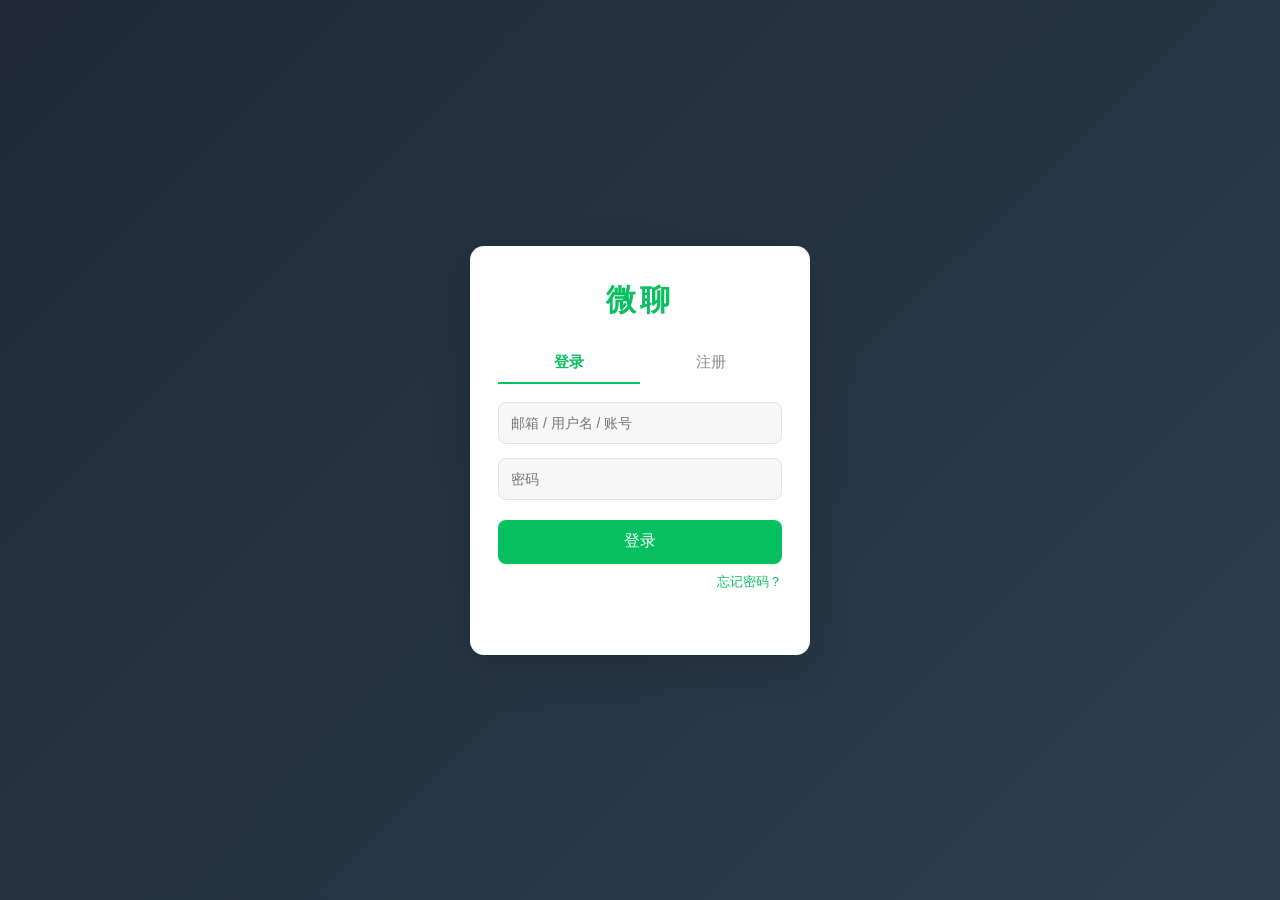
==== src/main/resources/static/index.html @ 37f5bff4 "feat: 完整项目代码（AI好友聊天/朋友圈人工复审/状态实时同步等） 本次提交包含自 initial 以来的全部功能演进： - AI 助手作为好友：按目标 AI 独立会话、消息按 AI 路由回复、" ====
<!DOCTYPE html>
<html lang="zh-CN">
<head>
    <meta charset="UTF-8">
    <meta name="viewport" content="width=device-width, initial-scale=1.0">
    <title>微聊</title>
    <link rel="stylesheet" href="css/style.css?v=20260823y">
</head>
<body data-theme="light">

<!-- 登录 / 注册 -->
<div id="auth" class="auth">
    <div class="auth-card">
        <div class="logo">微聊</div>
        <div class="auth-tabs">
            <button id="tab-login" class="active" onclick="App.showAuth('login')">登录</button>
            <button id="tab-register" onclick="App.showAuth('register')">注册</button>
        </div>
        <input id="auth-username" class="auth-input" placeholder="账号">
        <input id="auth-email" class="auth-input hidden" placeholder="邮箱（用于接收验证码）">
        <div class="auth-code-row hidden" id="auth-code-row">
            <input id="auth-code" class="auth-input auth-code-input" placeholder="邮箱验证码">
            <button id="auth-getcode" class="auth-code-btn" type="button" onclick="App.sendRegCode()">获取验证码</button>
        </div>
        <input id="auth-password" class="auth-input" type="password" placeholder="密码（字母+数字，长度>6）">
        <input id="auth-confirm" class="auth-input hidden" type="password" placeholder="确认密码">
        <button id="auth-submit" class="auth-submit" onclick="App.submitAuth()">登录</button>
        <button id="auth-cancel" class="auth-cancel hidden" onclick="App.cancelSwitch()">取消切换</button>
        <div class="auth-foot">
            <a id="auth-forgot" class="auth-link" onclick="App.openForgotPassword()">忘记密码？</a>
        </div>
        <div id="auth-msg" class="auth-msg"></div>
    </div>
</div>

<!-- 主界面 -->
<div id="app" class="app hidden">
    <div id="frozen-banner" class="frozen-banner hidden">⚠ 账号已被冻结，仅可查看通知、通讯与消息，其他功能已禁用</div>
    <aside class="sidebar">
        <div class="me">
            <img id="me-avatar" class="avatar" alt="">
            <div class="me-info">
                <span id="me-nickname" class="me-name"></span>
                <span id="me-account" class="me-account"></span>
            </div>
            <button class="theme-toggle" title="切换深色/浅色" onclick="App.toggleTheme()">🌙</button>
            <button class="edit-profile" title="编辑个人资料" onclick="App.editProfile()">✎</button>
            <button class="notice-bell" title="通知" onclick="App.openNoticeCenter()">🔔<span class="notice-badge hidden" id="notice-badge"></span></button>
            <button class="logout" onclick="App.logout()">退出</button>
        </div>
        <div class="side-tabs">
            <button data-tab="chat" class="active" onclick="App.switchTab('chat')">消息<span class="tab-badge" id="chat-tab-badge"></span></button>
            <button data-tab="contacts" onclick="App.switchTab('contacts')">通讯录<span class="tab-badge" id="contacts-tab-badge"></span></button>
            <button data-tab="moments" onclick="App.switchTab('moments')">多多的家园<span class="tab-badge" id="moments-tab-badge"></span></button>
            <button data-tab="program" onclick="App.switchTab('program')">程序空间</button>
            <button data-tab="admin" id="tab-admin" class="hidden" onclick="App.switchTab('admin')">管理</button>
        </div>
        <div class="side-search">
            <input id="global-search" placeholder="搜索" oninput="App.onSearch(this.value)">
        </div>
        <div class="side-list" id="side-list"></div>
    </aside>

    <main class="chat">
        <div class="chat-header" id="chat-header">选择一个会话开始聊天</div>
        <div class="typing-tip" id="typing-tip"></div>
        <div class="group-banner hidden" id="group-banner"></div>
        <div class="chat-messages" id="chat-messages"></div>
        <div class="chat-input">
            <input type="file" id="img-input" accept="image/*" hidden onchange="Chat.sendImage(this)">
            <input type="file" id="file-input" accept="*/*" hidden onchange="Chat.onFilePicked(this)">
            <input type="file" id="voice-input" accept="audio/*" hidden onchange="Chat.sendVoice(this)">

            <!-- 左：加急 / 语音切换 -->
            <button id="btn-urgent" class="ci-ico urgent" disabled onclick="Chat.toggleUrgent()" title="加急发送（本条消息高亮提醒对方）">
                <span class="ico">⚡</span>
            </button>
            <button id="btn-voice" class="ci-ico" disabled onclick="Chat.toggleVoiceMode()" title="切换语音 / 文字输入">
                <span class="ico">🎤</span>
            </button>

            <!-- 中：文字输入框 / 按住说话（二选一，可互相切换） -->
            <div class="ci-field">
                <textarea id="msg-input" class="ci-text" placeholder="请选择好友或群聊开始聊天" disabled
                    onfocus="Chat.onInputFocus()" onblur="Chat.onInputBlur()"
                    oninput="Chat.onInput();" onkeydown="Chat.onComposerKey(event)"></textarea>
                <button id="btn-hold" class="ci-hold hidden"
                    onpointerdown="Chat.voicePointerDown(event)" onpointermove="Chat.voicePointerMove(event)" onpointerup="Chat.voicePointerUp(event)"
                    title="按住说话；松开发送语音；上滑取消">按住 说话</button>
            </div>

            <!-- 右：发送 / 加号（加号点击展开图片 / 文件等功能） -->
            <button id="btn-send" class="ci-send" disabled onclick="Chat.sendText()">发送</button>
            <button id="btn-more" class="ci-ico" disabled onclick="Chat.onMoreClick()" title="更多功能（图片 / 文件等）">
                <span class="ico">＋</span>
            </button>

            <!-- 功能面板：发图片 / 文件等（可继续扩展） -->
            <div id="more-panel" class="more-panel hidden">
                <div class="more-grid">
                    <div class="more-item" onclick="Chat.pickImage()"><div class="mi-ico">🖼️</div><div class="mi-label">图片</div></div>
                    <div class="more-item" onclick="Chat.pickFile()"><div class="mi-ico">📁</div><div class="mi-label">文件</div></div>
                    <div class="more-item" onclick="App.notify('位置功能即将上线')"><div class="mi-ico">📍</div><div class="mi-label">位置</div></div>
                    <div class="more-item" onclick="App.notify('名片功能即将上线')"><div class="mi-ico">🪪</div><div class="mi-label">名片</div></div>
                </div>
            </div>
        </div>
    </main>

    <!-- 语音通话浮层 -->
    <div id="call-incoming" class="call-overlay call-incoming hidden">
        <div class="call-card">
            <div class="ci-avatar"></div>
            <div class="ci-name"></div>
            <div class="call-tip">邀请你进行语音通话</div>
            <div class="call-btns">
                <button class="call-btn reject" onclick="Call.rejectCall()">拒绝</button>
                <button class="call-btn accept" onclick="Call.acceptCall()">接听</button>
            </div>
        </div>
    </div>

    <div id="call-calling" class="call-overlay call-calling hidden">
        <div class="call-card">
            <div class="cc-avatar"></div>
            <div class="cc-name"></div>
            <div class="call-tip">等待对方接听…</div>
            <button class="call-btn reject" onclick="Call.hangup()">取消</button>
        </div>
    </div>

    <div id="call-incall" class="call-overlay call-incall hidden">
        <div class="call-card">
            <div class="ci2-avatar"></div>
            <div class="ci2-name"></div>
            <div id="call-duration" class="call-duration">连接中…</div>
            <div class="call-btns">
                <button class="call-btn" id="call-mute-btn" onclick="Call.toggleMute(this)">🎙 静音</button>
                <button class="call-btn reject" onclick="Call.hangup()">挂断</button>
            </div>
        </div>
    </div>

    <!-- 群聊选人发起通话 -->
    <div id="call-picker" class="call-overlay call-picker hidden" onclick="if(event.target===this)Call.hidePicker()">
        <div class="picker-card">
            <div class="picker-head">选择群成员发起语音通话</div>
            <div id="call-picker-list" class="picker-list"></div>
            <button class="call-btn" onclick="Call.hidePicker()">取消</button>
        </div>
    </div>

    <audio id="call-remote-audio" autoplay></audio>

    <!-- 朋友圈 -->
    <main class="moments hidden" id="moments"></main>

    <!-- 程序空间（功能聚合容器：目前含学习空间，未来可扩展更多工具） -->
    <main class="program hidden" id="program"></main>

    <!-- 手机端底部主导航栏（桌面端隐藏）：像微信/常见 AI 网页那样固定底部切换 -->
    <nav class="mobile-tabbar">
        <button class="mtab" data-tab="chat" onclick="App.switchTab('chat')">
            <span class="mtab-ico">💬</span><span class="mtab-txt">消息<span class="tab-badge" id="mtab-chat-badge"></span></span>
        </button>
        <button class="mtab" data-tab="contacts" onclick="App.switchTab('contacts')">
            <span class="mtab-ico">👥</span><span class="mtab-txt">通讯录<span class="tab-badge" id="mtab-contacts-badge"></span></span>
        </button>
        <button class="mtab" data-tab="moments" onclick="App.switchTab('moments')">
            <span class="mtab-ico">🌈</span><span class="mtab-txt">家园<span class="tab-badge" id="mtab-moments-badge"></span></span>
        </button>
        <button class="mtab" data-tab="program" onclick="App.switchTab('program')">
            <span class="mtab-ico">🧩</span><span class="mtab-txt">程序空间</span>
        </button>
        <button class="mtab hidden" data-tab="admin" id="mtab-admin" onclick="App.switchTab('admin')">
            <span class="mtab-ico">🛠</span><span class="mtab-txt">管理</span>
        </button>
    </nav>
</div>

<!-- 图片预览 -->
<div id="img-modal" class="img-modal hidden" onclick="if(event.target===this)this.classList.add('hidden')">
    <button class="img-modal-close" onclick="this.closest('.img-modal').classList.add('hidden')" title="关闭">✕</button>
    <img id="img-modal-src" src="" alt="" onclick="event.stopPropagation()">
</div>

<!-- 通知弹窗（登录后未读提醒）/ 通知中心（点击铃铛查看） -->
<div id="notice-modal" class="notice-modal hidden">
    <div class="notice-box">
        <div class="notice-box-head">
            <span id="notice-modal-title">系统通知</span>
            <button class="notice-close" onclick="App.closeNoticeModal()">✕</button>
        </div>
        <div class="notice-tabs" id="notice-tabs"></div>
        <div class="notice-list" id="notice-modal-list"></div>
        <div class="notice-box-foot" id="notice-box-foot">
            <button class="ad-btn" onclick="App.markNoticeReadAndClose()">我知道了</button>
        </div>
    </div>
</div>

<script src="https://cdn.jsdelivr.net/npm/sockjs-client@1.6.1/dist/sockjs.min.js"></script>
<script src="https://cdn.jsdelivr.net/npm/stompjs@2.3.3/lib/stomp.min.js"></script>
<script src="js/app.js?v=20260824b"></script>
        <script src="js/api.js?v=20260824b"></script>
<script src="js/ws.js?v=20260824b"></script>
<script src="js/chat.js?v=20260824b"></script>
<script src="js/call.js?v=20260725b"></script>
<script src="js/friend.js?v=20260824b"></script>
<script src="js/group.js?v=20260726a"></script>
<script src="js/moment.js?v=20260824b"></script>
<script src="js/admin.js?v=20260725al"></script>
<script src="js/program.js?v=20260823g"></script>
<script src="js/study.js?v=20260823w"></script>
<script src="js/painting.js?v=20260823g"></script>
</body>
</html>
---- src/main/resources/static/css/style.css ----
* {
    margin: 0;
    padding: 0;
    box-sizing: border-box;
    font-family: -apple-system, "PingFang SC", "Microsoft YaHei", Helvetica, Arial, sans-serif;
    transition: background-color .25s ease, border-color .25s ease, color .25s ease, box-shadow .25s ease;
}

/* ===== 主题变量 ===== */
:root {
    --bg: #ededed;
    --panel: #f7f7f7;
    --panel-2: #ffffff;
    --panel-hover: #ebebeb;
    --border: #e2e2e2;
    --text: #1a1a1a;
    --text-sub: #8a8a8a;
    --primary: #07c160;
    --primary-hover: #06ad56;
    --danger: #e64340;
    --danger-hover: #c93a37;
    --bubble-other: #ffffff;
    --bubble-me: #95ec69;
    --bubble-text: #111;
    --chat-bg: #f5f5f5;
    --shadow: 0 12px 40px rgba(0, 0, 0, 0.18);
    --overlay: rgba(0, 0, 0, 0.45);
    --active-bg: #d6e8de;
    --scrollbar: #cfcfcf;
    --recall-bg: #e6e6e6;
    --accent: var(--primary);
    --bg-soft: #f0f0f0;
    --hover: var(--panel-hover);
    --comment-bg: #f5f6f8;
    --warn: #d98a00;
    --warn-bg: rgba(217, 138, 0, 0.15);
    --btn-ghost: #ececec;
    --tabbar-h: 56px;
    color-scheme: light;
}

[data-theme="dark"] {
    --bg: #181818;
    --panel: #2a2a2a;
    --panel-2: #323232;
    --panel-hover: #353535;
    --border: #3a3a3a;
    --text: #e8e8e8;
    --text-sub: #9a9a9a;
    --primary: #07c160;
    --primary-hover: #06ad56;
    --danger: #ff6b68;
    --danger-hover: #e55855;
    --bubble-other: #3a3a3a;
    --bubble-me: #4f9d52;
    --bubble-text: #f0f0f0;
    --chat-bg: #1f1f1f;
    --shadow: 0 12px 40px rgba(0, 0, 0, 0.5);
    --overlay: rgba(0, 0, 0, 0.6);
    --active-bg: #36473d;
    --scrollbar: #555;
    --recall-bg: #333333;
    --accent: var(--primary);
    --bg-soft: #2a2a2a;
    --hover: var(--panel-hover);
    --comment-bg: #232323;
    --warn: #f0b252;
    --warn-bg: rgba(240, 178, 82, 0.15);
    --btn-ghost: #3a3a3a;
    color-scheme: dark;
}

body {
    background: var(--bg);
    color: var(--text);
    height: 100vh;
    overflow: hidden;
    transition: background .25s, color .25s;
}

.hidden {
    display: none !important;
}

/* 滚动条 */
.side-list::-webkit-scrollbar,
.chat-messages::-webkit-scrollbar,
.modal::-webkit-scrollbar {
    width: 7px;
}
.side-list::-webkit-scrollbar-thumb,
.chat-messages::-webkit-scrollbar-thumb,
.modal::-webkit-scrollbar-thumb {
    background: var(--scrollbar);
    border-radius: 4px;
}

/* ===== 登录 / 注册 ===== */
.auth {
    position: fixed;
    inset: 0;
    display: flex;
    align-items: center;
    justify-content: center;
    background: linear-gradient(135deg, #1f2a36, #2c3e50);
}

.auth-card {
    width: 340px;
    background: var(--panel-2);
    color: var(--text);
    border-radius: 14px;
    padding: 34px 28px;
    box-shadow: var(--shadow);
}

.auth-card .logo {
    text-align: center;
    font-size: 30px;
    font-weight: 700;
    color: var(--primary);
    margin-bottom: 22px;
    letter-spacing: 4px;
}

.auth-tabs {
    display: flex;
    margin-bottom: 18px;
}

.auth-tabs button {
    flex: 1;
    background: none;
    border: none;
    padding: 10px 0;
    font-size: 15px;
    color: var(--text-sub);
    cursor: pointer;
    border-bottom: 2px solid transparent;
}

.auth-tabs button.active {
    color: var(--primary);
    border-bottom-color: var(--primary);
    font-weight: 600;
}

.auth-input {
    width: 100%;
    height: 42px;
    border: 1px solid var(--border);
    border-radius: 8px;
    padding: 0 12px;
    font-size: 14px;
    margin-bottom: 14px;
    outline: none;
    background: var(--panel);
    color: var(--text);
}

.auth-input:focus {
    border-color: var(--primary);
}

/* 深色模式下输入框需与弹窗背景区分：弹窗 panel-2 与 panel 同为深色，
   输入框改用更深底色 + 更亮边框，否则备注/搜索等输入框会“融”进背景看起来像没渲染 */
[data-theme="dark"] .auth-input,
[data-theme="dark"] .modal .modal-input,
[data-theme="dark"] .cp-modal .auth-input {
    background: #1b1b1b;
    color: var(--text);
    border-color: #4a4a4a;
}
[data-theme="dark"] .auth-input::placeholder,
[data-theme="dark"] .modal .modal-input::placeholder {
    color: #8a8a8a;
}
[data-theme="dark"] .auth-input:focus,
[data-theme="dark"] .modal .modal-input:focus {
    border-color: var(--primary);
    background: #1b1b1b;
}

.auth-submit {
    width: 100%;
    height: 44px;
    border: none;
    border-radius: 8px;
    background: var(--primary);
    color: #fff;
    font-size: 16px;
    cursor: pointer;
    margin-top: 6px;
    transition: background .2s;
}

.auth-submit:hover {
    background: var(--primary-hover);
}

.auth-msg {
    margin-top: 12px;
    font-size: 13px;
    text-align: center;
    min-height: 18px;
}

.auth-msg.ok {
    color: var(--primary);
}

.auth-msg.err {
    color: var(--danger);
}

/* 登录页底部链接（忘记密码等） */
.auth-foot {
    margin-top: 8px;
    text-align: right;
    width: 100%;
}

.auth-link {
    font-size: 13px;
    color: var(--primary);
    cursor: pointer;
    user-select: none;
}

.auth-link:hover {
    text-decoration: underline;
}

/* 注册：邮箱验证码行（输入框 + 获取验证码按钮 并排） */
.auth-code-row {
    display: flex;
    gap: 8px;
    width: 100%;
}

.auth-code-input {
    flex: 1;
    min-width: 0;
}

.auth-code-btn {
    flex: 0 0 auto;
    padding: 0 12px;
    height: 42px;
    border: 1px solid var(--primary);
    border-radius: 8px;
    background: transparent;
    color: var(--primary);
    font-size: 13px;
    cursor: pointer;
    white-space: nowrap;
    transition: background .2s, color .2s;
}

.auth-code-btn:hover {
    background: var(--primary);
    color: #fff;
}

.auth-code-btn:disabled {
    border-color: var(--border, #d9d9d9);
    color: var(--text-sub, #999);
    background: transparent;
    cursor: not-allowed;
}

/* 修改密码弹窗 */
.cp-modal {
    display: flex;
    flex-direction: column;
    gap: 12px;
    padding: 4px 2px;
}

.cp-title {
    font-size: 16px;
    font-weight: 600;
    color: var(--text);
}

.cp-tip {
    font-size: 12px;
    color: var(--text-sub);
    line-height: 1.5;
}

.cp-email {
    font-size: 13px;
    color: var(--text-sub, #888);
}

.cp-actions {
    display: flex;
    gap: 10px;
    justify-content: flex-end;
    margin-top: 4px;
}

.cp-actions .primary,
.cp-actions .ghost {
    height: 38px;
    padding: 0 18px;
    border-radius: 8px;
    font-size: 14px;
    cursor: pointer;
    border: 1px solid var(--border, #d9d9d9);
}

.cp-actions .primary {
    background: var(--primary);
    color: #fff;
    border-color: var(--primary);
}

.cp-actions .primary:hover {
    background: var(--primary-hover);
}

.cp-actions .ghost {
    background: var(--panel-hover, #f0f0f0);
    color: var(--text);
}

.cp-msg {
    min-height: 16px;
    font-size: 13px;
    color: var(--danger);
    text-align: center;
}

/* ===== 主布局 ===== */
.app {
    display: flex;
    height: 100vh;
}

.sidebar {
    width: 300px;
    background: var(--panel);
    border-right: 1px solid var(--border);
    display: flex;
    flex-direction: column;
}

.me {
    display: flex;
    align-items: center;
    padding: 14px;
    gap: 10px;
    border-bottom: 1px solid var(--border);
}

.me-info {
    flex: 1;
    min-width: 0;
    display: flex;
    flex-direction: column;
}

.me-name {
    font-weight: 600;
    font-size: 15px;
    overflow: hidden;
    text-overflow: ellipsis;
    white-space: nowrap;
    color: var(--text);
}

.me-account {
    font-size: 11px;
    color: var(--text-sub);
    overflow: hidden;
    text-overflow: ellipsis;
    white-space: nowrap;
}

.theme-toggle {
    border: 1px solid var(--border);
    background: var(--panel-2);
    color: var(--text);
    border-radius: 6px;
    padding: 5px 8px;
    cursor: pointer;
    font-size: 14px;
    line-height: 1;
}

.theme-toggle:hover {
    background: var(--panel-hover);
}

.logout {
    border: none;
    background: var(--panel-2);
    color: var(--text-sub);
    border-radius: 6px;
    padding: 5px 10px;
    cursor: pointer;
    font-size: 12px;
}

.logout:hover {
    background: var(--panel-hover);
}

.side-tabs {
    display: flex;
    border-bottom: 1px solid var(--border);
}

.side-tabs button {
    flex: 1;
    border: none;
    background: none;
    padding: 12px 0;
    cursor: pointer;
    font-size: 14px;
    color: var(--text-sub);
    position: relative;
}

.side-tabs button.active {
    color: var(--primary);
    font-weight: 600;
}

.side-tabs button.active::after {
    content: "";
    position: absolute;
    bottom: 0;
    left: 50%;
    transform: translateX(-50%);
    width: 40px;
    height: 3px;
    background: var(--primary);
    border-radius: 2px;
}

.side-search {
    padding: 10px 12px;
}

.side-search input {
    width: 100%;
    height: 34px;
    border: none;
    border-radius: 17px;
    background: var(--panel-2);
    color: var(--text);
    padding: 0 14px;
    font-size: 13px;
    outline: none;
}

.side-search input::placeholder {
    color: var(--text-sub);
}

.side-list {
    flex: 1;
    overflow-y: auto;
}

/* 列表项 */
.item {
    display: flex;
    align-items: center;
    padding: 12px 14px;
    cursor: pointer;
    gap: 10px;
    border-bottom: 1px solid var(--border);
    position: relative;
}

.item:hover {
    background: var(--panel-hover);
}

.item.active {
    background: var(--active-bg);
}

.item .meta {
    flex: 1;
    min-width: 0;
}

.item .name {
    font-size: 14px;
    color: var(--text);
    margin-bottom: 3px;
    overflow: hidden;
    text-overflow: ellipsis;
    white-space: nowrap;
}

.item .sub {
    font-size: 12px;
    color: var(--text-sub);
    overflow: hidden;
    text-overflow: ellipsis;
    white-space: nowrap;
}

.item .op {
    border: none;
    border-radius: 5px;
    padding: 5px 9px;
    font-size: 12px;
    cursor: pointer;
    white-space: nowrap;
    transition: filter .15s, background .15s;
}

.item .op:hover {
    filter: brightness(0.95);
}

.op.add {
    background: var(--primary);
    color: #fff;
}

.op.ok {
    background: var(--primary);
    color: #fff;
}

.op.no {
    background: var(--panel-2);
    color: var(--text-sub);
}

.op.del {
    background: rgba(230, 67, 64, 0.12);
    color: var(--danger);
}

.op.pin {
    background: var(--panel-2);
    color: var(--text-sub);
}

.op.warn {
    background: rgba(230, 160, 60, 0.18);
    color: #d98a00;
}

.op.remark {
    background: rgba(16, 174, 255, 0.14);
    color: var(--accent, #10aeff);
}

/* 查看好友详细信息（微信式）：头像/昵称/账号 + 好友操作区 */
.friend-detail { text-align: center; padding: 8px 0 4px; }
.friend-detail .fd-avatar { display: flex; justify-content: center; margin-bottom: 8px; }
.friend-detail .fd-avatar .avatar { width: 64px; height: 64px; font-size: 26px; border-radius: 12px; }
.friend-detail .fd-name { font-size: 18px; font-weight: 600; color: var(--text); }
.friend-detail .fd-account { font-size: 13px; color: var(--text-sub); margin-top: 2px; }
.friend-detail .fd-remark-tag {
    display: inline-block; margin-top: 8px; padding: 2px 10px; font-size: 12px;
    border-radius: 12px; background: rgba(16, 174, 255, 0.14); color: var(--accent, #10aeff);
}
.friend-detail .fd-sign { font-size: 13px; color: var(--text-sub); margin-top: 6px; font-style: italic; }
.friend-detail .fd-blocked-hint { font-size: 12px; color: #f76260; margin-top: 6px; }
.friend-detail .fd-rows { margin-top: 14px; padding-top: 12px; border-top: 1px solid var(--border); text-align: left; }

/* 好友操作区：设置备注 / 加入黑名单 / 删除（与微信资料页一致） */
.fd-ops { display: flex; flex-direction: column; gap: 8px; margin-top: 14px; }
.fd-op {
    padding: 10px; border: none; border-radius: 8px; font-size: 14px; cursor: pointer;
    background: var(--btn-ghost, #ececec); color: var(--text);
}
.fd-op:hover { filter: brightness(0.97); }
.fd-op.warn { color: #f76260; }
.fd-op.ok { color: #07c160; }
.fd-op.del { color: #f76260; font-weight: 600; }

/* 通讯录顶部「添加朋友」入口 */
.add-friend-entry {
    cursor: pointer;
    align-items: center;
}
.add-friend-entry .name { color: var(--primary, #07c160); font-weight: 600; }
.add-friend-arrow {
    margin-left: auto;
    font-size: 22px;
    color: var(--text-sub);
    line-height: 1;
}

/* 备注标签 */
.remark-tag {
    display: inline-block;
    margin-left: 6px;
    padding: 0 5px;
    font-size: 11px;
    border-radius: 4px;
    background: rgba(16, 174, 255, 0.14);
    color: var(--accent, #10aeff);
}

/* 添加朋友弹窗 */
.add-friend-modal .af-tabs {
    display: flex;
    gap: 8px;
    margin: 4px 0 10px;
}
.add-friend-modal .af-tab {
    flex: 1;
    padding: 8px 0;
    border: 1px solid var(--border);
    border-radius: 9px;
    background: var(--input-bg);
    color: var(--text-sub);
    font-size: 14px;
    cursor: pointer;
    transition: all .15s;
}
.add-friend-modal .af-tab.active {
    background: var(--primary);
    border-color: var(--primary);
    color: #fff;
    font-weight: 600;
}
.add-friend-modal .af-search-row {
    display: flex;
    gap: 8px;
    margin: 6px 0;
}
.add-friend-modal .af-search-row .auth-input { flex: 1; }
.add-friend-modal .af-hint {
    font-size: 12px;
    color: var(--text-sub);
    margin-bottom: 8px;
}
.add-friend-modal .af-list {
    max-height: 50vh;
    overflow-y: auto;
}
.add-friend-modal .af-list .item { padding: 8px 4px; }

.item.blocked {
    opacity: 0.7;
}

.item.blocked .name {
    text-decoration: line-through;
}

.item .pin-flag {
    position: absolute;
    left: 0;
    top: 0;
    bottom: 0;
    width: 3px;
    background: var(--primary);
    border-radius: 0 2px 2px 0;
}

.badge {
    background: var(--danger);
    color: #fff;
    border-radius: 10px;
    font-size: 11px;
    padding: 1px 6px;
    margin-left: 6px;
}

.section-title {
    padding: 10px 14px 4px;
    font-size: 12px;
    color: var(--text-sub);
}

/* ===== 聊天主区 ===== */
.chat {
    flex: 1;
    display: flex;
    flex-direction: column;
    background: var(--chat-bg);
    position: relative;
}

.chat-header {
    height: 60px;
    display: flex;
    align-items: center;
    padding: 0 20px;
    background: var(--panel);
    border-bottom: 1px solid var(--border);
    font-size: 16px;
    font-weight: 600;
    color: var(--text);
}

.chat-title {
    flex: 1;
    min-width: 0;
    overflow: hidden;
    text-overflow: ellipsis;
    white-space: nowrap;
}

.chat-actions {
    display: flex;
    align-items: center;
    gap: 8px;
}

.chat-actions .op {
    border: none;
    border-radius: 6px;
    padding: 6px 10px;
    font-size: 13px;
    cursor: pointer;
    white-space: nowrap;
    transition: filter .15s, background .15s;
}

.chat-actions .op:hover {
    filter: brightness(0.95);
}

.chat-actions .op.ok {
    background: var(--primary);
    color: #fff;
}

.chat-actions .op.warn {
    background: rgba(230, 160, 60, 0.18);
    color: #d98a00;
}

/* 已屏蔽加急：实心红按钮，明确表示「当前已屏蔽，点击可取消」 */
.chat-actions .op.muted {
    background: var(--danger);
    color: #fff;
}

.chat-actions .op.muted:hover {
    background: var(--danger-hover);
}

.chat-actions .op.close {
    background: var(--panel-2);
    color: var(--text-sub);
    font-size: 15px;
    padding: 5px 10px;
}

.chat-actions .op.close:hover {
    background: var(--danger);
    color: #fff;
}

/* 消息 Tab 未读角标 */
.tab-badge {
    position: absolute;
    top: 3px;
    right: 10px;
    min-width: 16px;
    height: 16px;
    padding: 0 4px;
    border-radius: 8px;
    background: var(--danger);
    color: #fff;
    font-size: 11px;
    line-height: 16px;
    text-align: center;
    display: none;
    font-weight: 600;
}

.tab-badge.show {
    display: inline-block;
}

.chat-messages {
    flex: 1;
    overflow-y: auto;
    padding: 18px 20px;
}

.msg {
    display: flex;
    margin-bottom: 16px;
    align-items: flex-start;
}

.msg.me {
    flex-direction: row-reverse;
}

.msg .avatar {
    width: 38px;
    height: 38px;
    flex-shrink: 0;
}

.msg .bubble {
    max-width: 60%;
    margin: 0 10px;
    padding: 9px 12px;
    border-radius: 8px;
    background: var(--bubble-other);
    color: var(--bubble-text);
    font-size: 14px;
    line-height: 1.5;
    word-break: break-word;
    position: relative;
    box-shadow: 0 1px 2px rgba(0, 0, 0, 0.06);
}

.msg.me .bubble {
    background: var(--bubble-me);
    color: #111;
}

/* 加急消息高亮 */
.msg.urgent .bubble {
    border: 1.5px solid var(--danger);
    box-shadow: 0 0 0 3px rgba(230, 67, 64, 0.12);
}

.urgent-tag {
    display: inline-block;
    font-size: 11px;
    font-weight: 600;
    color: var(--danger);
    background: rgba(230, 67, 64, 0.12);
    border-radius: 4px;
    padding: 1px 6px;
    margin-bottom: 4px;
}

/* 已读回执 */
.read-flag {
    align-self: center;
    margin-left: 8px;
    font-size: 11px;
    color: var(--text-sub);
    white-space: nowrap;
}

/* 会话列表中的「已读」标记 */
.read-mark {
    font-size: 11px;
    color: var(--text-sub);
}

/* 对方正在输入提示条（聊天区顶部） */
.typing-tip {
    height: 0;
    overflow: hidden;
    padding: 0 20px;
    font-size: 12px;
    color: var(--primary);
    background: var(--panel);
    border-bottom: 1px solid transparent;
    transition: height .18s ease, padding .18s ease;
    display: flex;
    align-items: center;
    gap: 6px;
}

.typing-tip.show {
    height: 28px;
    padding: 0 20px;
    border-bottom-color: var(--border);
}

.typing-tip.show::after {
    content: "";
    width: 4px;
    height: 4px;
    border-radius: 50%;
    background: var(--primary);
    animation: typing-dot 1s infinite ease-in-out;
}

@keyframes typing-dot {
    0%, 100% { opacity: 0.3; transform: scale(0.8); }
    50% { opacity: 1; transform: scale(1.2); }
}

/* 会话列表中「正在输入中…」 */
.typing-sub {
    color: var(--primary);
    font-style: italic;
}

.msg .bubble img {
    max-width: 200px;
    max-height: 260px;
    border-radius: 10px;
    display: block;
    cursor: pointer;
    box-shadow: 0 1px 4px rgba(0, 0, 0, .12);
    object-fit: cover;
    transition: filter .15s;
}
.msg .bubble img:hover { filter: brightness(.96); }

/* 自己消息的「撤回」按钮：默认隐藏，hover 气泡时出现 */
.msg.me .msg-recall {
    align-self: center;
    margin-left: 6px;
    border: none;
    background: transparent;
    color: var(--text-sub);
    font-size: 12px;
    cursor: pointer;
    opacity: 0;
    transition: opacity .15s;
    padding: 4px 6px;
    border-radius: 6px;
}
.msg.me:hover .msg-recall {
    opacity: 1;
}
.msg.me .msg-recall:hover {
    background: var(--hover);
    color: var(--accent);
}

/* 消息删除按钮（hover 显示，所有消息可用） */
.msg .msg-del {
    align-self: center;
    margin: 0 6px;
    border: none;
    background: transparent;
    color: var(--text-sub);
    font-size: 14px;
    cursor: pointer;
    opacity: 0;
    transition: opacity 0.2s;
    padding: 2px 4px;
    border-radius: 4px;
}
.msg:hover .msg-del {
    opacity: 0.5;
}
.msg .msg-del:hover {
    opacity: 1;
    background: var(--hover);
    color: var(--danger, #e74c3c);
}

.msg-time {
    text-align: center;
    font-size: 11px;
    color: var(--text-sub);
    margin: 0 0 10px;
}

/* 撤回系统提示 */
.sys-tip {
    text-align: center;
    font-size: 12px;
    color: var(--text-sub);
    background: var(--recall-bg);
    padding: 4px 10px;
    border-radius: 6px;
    margin: 0 auto 14px;
    width: fit-content;
    max-width: 80%;
}

/* 发送失败标记 */
.msg.failed .bubble {
    opacity: 0.6;
}
.send-fail {
    align-self: center;
    margin-left: 8px;
    display: flex;
    align-items: center;
    gap: 6px;
    font-size: 12px;
    color: var(--danger);
}
.retry-btn {
    border: 1px solid var(--danger);
    background: transparent;
    color: var(--danger);
    border-radius: 6px;
    padding: 2px 8px;
    font-size: 12px;
    cursor: pointer;
}
.retry-btn:hover {
    background: var(--danger);
    color: #fff;
}

.chat-input {
    display: flex;
    align-items: center;
    padding: 10px 16px;
    background: var(--panel);
    border-top: 1px solid var(--border);
    gap: 10px;
}

.chat-input textarea {
    flex: 1;
    min-height: 40px;
    height: 40px;
    max-height: 120px;
    resize: none;
    border: 1px solid var(--border);
    border-radius: 20px;
    padding: 9px 14px;
    font-size: 14px;
    line-height: 20px;
    outline: none;
    background: var(--panel-2);
    color: var(--text);
    font-family: inherit;
}

.chat-input textarea:disabled {
    opacity: 0.55;
    cursor: not-allowed;
}

/* 中间输入区容器：文字框 与 按住说话 二选一 */
.ci-field {
    flex: 1;
    min-width: 0;
    display: flex;
    align-items: center;
    position: relative;
}
.ci-field textarea {
    flex: 1;
    width: 100%;
}

/* 按住说话（语音输入模式下的输入框） */
.ci-hold {
    flex: 1;
    height: 40px;
    border: 1px solid var(--border);
    border-radius: 20px;
    background: var(--panel-2);
    color: var(--text);
    font-size: 15px;
    cursor: pointer;
    user-select: none;
    touch-action: none;
    transition: background .15s, filter .12s;
}
.ci-hold:hover:not(:disabled) { background: var(--panel-hover); }
.ci-hold:active:not(:disabled),
.ci-hold.recording { background: var(--danger); color: #fff; }
.ci-hold:disabled { opacity: .5; cursor: not-allowed; }

/* 发送按钮（仅发送消息，独立常驻于加号左侧） */
.ci-send {
    height: 40px;
    flex-shrink: 0;
    border: none;
    border-radius: 8px;
    background: var(--primary);
    color: #fff;
    padding: 0 20px;
    font-size: 14px;
    cursor: pointer;
    transition: background .15s, filter .15s;
}
.ci-send:hover:not(:disabled) { background: var(--primary-hover); }
.ci-send:active:not(:disabled) { filter: brightness(.95); }
.ci-send:disabled { opacity: .5; cursor: not-allowed; }

.btn-img,
.btn-send {
    height: 38px;
    border: none;
    border-radius: 8px;
    cursor: pointer;
    font-size: 13px;
    transition: background .2s, filter .15s;
}

.btn-img {
    background: var(--panel-2);
    color: var(--text);
    padding: 0 14px;
}

.btn-img:hover {
    background: var(--panel-hover);
}

.btn-send {
    background: var(--primary);
    color: #fff;
    padding: 0 20px;
    font-size: 14px;
}

.btn-send:hover {
    background: var(--primary-hover);
}

.btn-img:disabled,
.btn-send:disabled {
    opacity: 0.5;
    cursor: not-allowed;
}

/* 加急按钮 */
.btn-urgent {
    height: 38px;
    border: 1px solid var(--border);
    border-radius: 8px;
    cursor: pointer;
    font-size: 13px;
    background: var(--panel-2);
    color: var(--text-sub);
    padding: 0 12px;
    white-space: nowrap;
    transition: all .15s;
}

.btn-urgent:hover:not(:disabled) {
    border-color: var(--danger);
    color: var(--danger);
}

.btn-urgent.active {
    background: var(--danger);
    border-color: var(--danger);
    color: #fff;
    font-weight: 600;
}

.btn-urgent:disabled {
    opacity: 0.5;
    cursor: not-allowed;
}

/* 加急冷却中：显示倒计时，弱化视觉 */
.btn-urgent.cooling {
    background: var(--panel-2);
    border-color: var(--border);
    color: var(--text-sub);
    opacity: 1;
    cursor: not-allowed;
}

/* 语音按钮（与图片按钮同款） */
.btn-voice {
    height: 38px;
    border: none;
    border-radius: 8px;
    cursor: pointer;
    font-size: 13px;
    background: var(--panel-2);
    color: var(--text);
    padding: 0 12px;
    white-space: nowrap;
    transition: background .2s, filter .15s;
    user-select: none;
    touch-action: none;
}
.btn-voice:hover:not(:disabled) { background: var(--panel-hover); }
.btn-voice:active:not(:disabled) { filter: brightness(.94); }
.btn-voice:disabled { opacity: .5; cursor: not-allowed; }
.btn-voice.recording {
    background: var(--danger);
    color: #fff;
}

/* 圆形图标按钮（语音 / 加号 / 加急），微信风对齐 */
.ci-ico {
    width: 40px;
    height: 40px;
    flex-shrink: 0;
    border: none;
    border-radius: 50%;
    background: var(--panel-2);
    color: var(--text);
    cursor: pointer;
    display: flex;
    align-items: center;
    justify-content: center;
    font-size: 18px;
    transition: background .2s, filter .15s, transform .1s;
    user-select: none;
    touch-action: none;
}
.ci-ico .ico { line-height: 1; pointer-events: none; }
.ci-ico:hover:not(:disabled) { background: var(--panel-hover); }
.ci-ico:active:not(:disabled) { transform: scale(.92); }
.ci-ico:disabled { opacity: .45; cursor: not-allowed; }
.ci-ico.active { background: var(--danger); color: #fff; }
.ci-ico.cooling { background: var(--panel-2); color: var(--danger); opacity: 1; cursor: not-allowed; }

/* 加急按钮激活时高光（呼吸光晕） */
.ci-ico.urgent.active {
    background: var(--danger);
    color: #fff;
    box-shadow: 0 0 0 3px rgba(255, 77, 79, .28), 0 0 14px 2px rgba(255, 77, 79, .65);
    animation: urgentPulse 1.2s ease-in-out infinite;
}
.ci-ico.urgent:disabled { opacity: .45; cursor: not-allowed; }
@keyframes urgentPulse {
    0%, 100% { box-shadow: 0 0 0 3px rgba(255, 77, 79, .28), 0 0 12px 2px rgba(255, 77, 79, .5); }
    50% { box-shadow: 0 0 0 4px rgba(255, 77, 79, .42), 0 0 18px 4px rgba(255, 77, 79, .85); }
}

/* 语音通话记录（仿微信：居中灰色胶囊，不区分左右气泡） */
.msg.call-record {
    justify-content: center;
    background: transparent;
    box-shadow: none;
    margin: 10px 0;
}
.msg.call-record .call-record-pill {
    display: inline-block;
    max-width: 80%;
    padding: 5px 12px;
    background: var(--panel-2);
    color: var(--text-sub);
    border-radius: 6px;
    font-size: 12px;
    text-align: center;
    line-height: 1.4;
}

/* 功能面板（点击 ＋ 展开，可继续扩展图片 / 文件等） */
.more-panel {
    position: absolute;
    left: 16px;
    right: 16px;
    bottom: 72px;
    background: var(--panel);
    border: 1px solid var(--border);
    border-radius: 14px;
    box-shadow: 0 10px 34px rgba(0, 0, 0, .18);
    padding: 16px;
    z-index: 30;
}
.more-panel.hidden { display: none; }
.more-grid { display: flex; flex-wrap: wrap; gap: 18px; }
.more-item { width: 60px; display: flex; flex-direction: column; align-items: center; gap: 8px; cursor: pointer; }
.more-item .mi-ico {
    width: 52px; height: 52px;
    border-radius: 14px;
    background: var(--panel-2);
    display: flex; align-items: center; justify-content: center;
    font-size: 24px;
    transition: background .15s, transform .1s;
}
.more-item:hover .mi-ico { background: var(--panel-hover); transform: translateY(-2px); }
.more-item .mi-label { font-size: 12px; color: var(--text-sub); }

/* 语音消息气泡：仿微信（播放图标 + 时长，点击播放） */
.msg .bubble.voice {
    padding: 10px 14px;
    min-width: 120px;
    max-width: 220px;
}
.msg .bubble.voice .v-wrap {
    display: flex;
    align-items: center;
    gap: 8px;
    cursor: pointer;
}
.msg.me .bubble.voice .v-wrap { flex-direction: row-reverse; }
.msg .bubble.voice .v-play {
    font-size: 16px;
    flex-shrink: 0;
    transition: transform .15s, color .15s;
}
.msg .bubble.voice .v-wrap.playing .v-play { color: var(--primary); transform: scale(1.12); }
.msg.me .bubble.voice .v-wrap.playing .v-play { color: #fff; }
.msg .bubble.voice .v-dur {
    font-size: 13px;
    color: var(--text-sub);
    font-variant-numeric: tabular-nums;
}
.msg.me .bubble.voice .v-dur { color: rgba(255, 255, 255, .8); }
.msg .bubble.voice .v-audio { display: none; }

/* 录音浮层（按住说话时显示） */
.voice-panel {
    position: fixed;
    left: 50%;
    bottom: 110px;
    transform: translateX(-50%);
    z-index: 1200;
    background: rgba(0, 0, 0, .82);
    color: #fff;
    border-radius: 14px;
    padding: 16px 22px;
    text-align: center;
    box-shadow: 0 8px 30px rgba(0, 0, 0, .35);
    min-width: 180px;
}
.voice-wave {
    display: flex;
    align-items: center;
    justify-content: center;
    gap: 4px;
    height: 28px;
    margin-bottom: 8px;
}
.voice-wave span {
    display: inline-block;
    width: 4px;
    height: 8px;
    background: #4fd07b;
    border-radius: 2px;
    animation: voiceWave 1s ease-in-out infinite;
}
.voice-wave span:nth-child(2) { animation-delay: .15s; }
.voice-wave span:nth-child(3) { animation-delay: .3s; }
.voice-wave span:nth-child(4) { animation-delay: .45s; }
.voice-wave span:nth-child(5) { animation-delay: .6s; }
@keyframes voiceWave {
    0%, 100% { height: 8px; }
    50% { height: 26px; }
}
.voice-time { font-size: 22px; font-weight: 600; line-height: 1.2; }
.voice-hint { font-size: 12px; opacity: .85; margin-top: 4px; }

/* 侧边栏「聊天记录」入口 */
.side-record-btn {
    display: block;
    width: calc(100% - 32px);
    margin: 4px 16px 8px;
    padding: 9px 12px;
    border: 1px solid var(--border);
    border-radius: 8px;
    background: var(--panel-2);
    color: var(--text);
    font-size: 13px;
    cursor: pointer;
    text-align: left;
    transition: background .15s;
}
.side-record-btn:hover { background: var(--panel-hover); }

/* 聊天记录搜索弹窗 */
.search-modal-overlay .modal.search {
    width: 580px;
    max-width: 94vw;
    max-height: 86vh;
    display: flex;
    flex-direction: column;
}
.sr-head {
    display: flex;
    gap: 8px;
    padding: 14px 16px 8px;
}
.sr-input {
    flex: 1;
    height: 38px;
    border: 1px solid var(--border);
    border-radius: 8px;
    padding: 0 12px;
    font-size: 14px;
    background: var(--panel-2);
    color: var(--text);
    outline: none;
}
.sr-input:focus { border-color: var(--primary); }
.sr-scope-row {
    display: flex;
    gap: 16px;
    padding: 0 16px 10px;
    flex-wrap: wrap;
}
.sr-scope {
    font-size: 13px;
    color: var(--text-sub);
    cursor: pointer;
    display: inline-flex;
    align-items: center;
    gap: 4px;
}
.sr-list {
    flex: 1;
    overflow-y: auto;
    border-top: 1px solid var(--border);
    padding: 6px 0;
    min-height: 120px;
}
.sr-empty, .sr-loading {
    padding: 30px 16px;
    text-align: center;
    color: var(--text-sub);
    font-size: 13px;
}
.sr-item {
    position: relative;
    padding: 10px 16px;
    border-bottom: 1px solid var(--border);
    cursor: pointer;
    transition: background .12s;
}
.sr-item:hover { background: var(--panel-hover); }
.sr-item-head {
    display: flex;
    justify-content: space-between;
    align-items: baseline;
    gap: 8px;
    margin-bottom: 3px;
}
.sr-conv { font-weight: 600; color: var(--text); font-size: 14px; }
.sr-meta { font-size: 12px; color: var(--text-sub); white-space: nowrap; }
.sr-content {
    font-size: 13px;
    color: var(--text-sub);
    line-height: 1.5;
    word-break: break-word;
}
.sr-content mark { background: #ffe58f; color: #5a3d00; border-radius: 3px; padding: 0 2px; }
.sr-del {
    position: absolute;
    right: 12px;
    bottom: 8px;
    border: none;
    background: transparent;
    color: var(--danger);
    font-size: 12px;
    cursor: pointer;
    opacity: 0;
    transition: opacity .15s;
}
.sr-item:hover .sr-del { opacity: 1; }
.sr-more {
    display: block;
    width: calc(100% - 32px);
    margin: 10px 16px;
    padding: 9px;
    border: 1px solid var(--border);
    border-radius: 8px;
    background: var(--panel-2);
    color: var(--primary);
    font-size: 13px;
    cursor: pointer;
}

/* 跳转定位：命中消息闪烁高亮 */
.msg.flash {
    animation: flashBg 2.2s ease;
}
@keyframes flashBg {
    0% { background: rgba(255, 214, 0, .35); }
    100% { background: transparent; }
}

/* 「正在输入中…」旁的「查看」按钮（窥探对方输入框） */
.typing-view-btn {
    margin-left: 8px;
    padding: 2px 10px;
    height: 20px;
    line-height: 1;
    font-size: 12px;
    border: 1px solid var(--primary);
    border-radius: 10px;
    background: transparent;
    color: var(--primary);
    cursor: pointer;
    transition: all .15s;
}
.typing-view-btn:hover {
    background: var(--primary);
    color: #fff;
}

/* 窥探面板：悬浮在右下角，实时展示对方输入框内容 */
.live-view-panel {
    position: fixed;
    right: 24px;
    bottom: 24px;
    width: 280px;
    max-width: calc(100vw - 48px);
    background: var(--panel);
    border: 1px solid var(--primary);
    border-radius: 12px;
    box-shadow: 0 8px 30px rgba(0, 0, 0, 0.18);
    z-index: 50;
    overflow: hidden;
}
.live-view-panel .lv-head {
    display: flex;
    align-items: center;
    justify-content: space-between;
    padding: 8px 12px;
    font-size: 13px;
    font-weight: 600;
    color: #fff;
    background: var(--primary);
}
.live-view-panel .lv-close {
    border: none;
    background: transparent;
    color: #fff;
    font-size: 14px;
    cursor: pointer;
    line-height: 1;
}
.live-view-panel .lv-body {
    padding: 14px 12px;
    min-height: 48px;
    max-height: 220px;
    overflow-y: auto;
    font-size: 14px;
    line-height: 1.5;
    white-space: pre-wrap;
    word-break: break-word;
    color: var(--text);
    background: var(--panel-2);
}
.live-view-panel .lv-body.empty {
    color: var(--text-sub);
    font-style: italic;
}

/* 图片预览 */
.img-modal {
    position: fixed;
    inset: 0;
    background: rgba(0, 0, 0, 0.8);
    display: flex;
    align-items: center;
    justify-content: center;
    z-index: 99;
}

.img-modal img {
    max-width: 80%;
    max-height: 80%;
    border-radius: 6px;
}

.img-modal-close {
    position: absolute;
    top: 16px;
    right: 16px;
    width: 40px;
    height: 40px;
    border-radius: 50%;
    border: none;
    background: rgba(255, 255, 255, 0.18);
    color: #fff;
    font-size: 18px;
    line-height: 1;
    cursor: pointer;
    z-index: 2;
    transition: background .15s;
}
.img-modal-close:hover { background: rgba(255, 255, 255, 0.32); }

.empty-tip {
    text-align: center;
    color: var(--text-sub);
    margin-top: 40px;
    font-size: 13px;
    line-height: 1.7;
    padding: 0 20px;
}

.empty-tip b {
    color: var(--primary);
}

/* 弹窗 */
.modal-overlay {
    position: fixed;
    inset: 0;
    background: var(--overlay);
    display: flex;
    align-items: center;
    justify-content: center;
    z-index: 50;
}

.modal {
    width: 360px;
    max-height: 80vh;
    overflow-y: auto;
    background: var(--panel-2);
    color: var(--text);
    border-radius: 12px;
    padding: 20px;
    box-shadow: var(--shadow);
}

.modal h3 {
    font-size: 16px;
    margin-bottom: 14px;
}

.modal input.modal-input,
.modal select.modal-input {
    width: 100%;
    height: 38px;
    border: 1px solid var(--border);
    border-radius: 8px;
    padding: 0 10px;
    font-size: 14px;
    margin-bottom: 12px;
    outline: none;
    background: var(--panel);
    color: var(--text);
}

.modal .member-row {
    display: flex;
    align-items: center;
    gap: 8px;
    padding: 6px 0;
    font-size: 14px;
}

.modal .modal-actions {
    display: flex;
    gap: 10px;
    margin-top: 14px;
}

.modal .modal-actions button {
    flex: 1;
    height: 38px;
    border: none;
    border-radius: 8px;
    cursor: pointer;
    font-size: 14px;
}

.modal .modal-actions .primary {
    background: var(--primary);
    color: #fff;
}

.modal .modal-actions .ghost {
    background: var(--panel-hover);
    color: var(--text);
}
.modal.narrow {
    max-width: 360px;
}
.confirm-text {
    font-size: 14px;
    line-height: 1.6;
    color: var(--text);
    margin: 6px 0 20px;
    white-space: pre-line;
    word-break: break-word;
}
.modal .modal-actions .primary.danger {
    background: var(--danger);
}
.modal .modal-actions .primary.danger:hover {
    filter: brightness(0.92);
}

/* 顶部通知 */
.toast {
    position: fixed;
    top: 20px;
    left: 50%;
    transform: translateX(-50%);
    background: rgba(0, 0, 0, 0.78);
    color: #fff;
    padding: 8px 16px;
    border-radius: 8px;
    font-size: 13px;
    z-index: 200;
    box-shadow: 0 4px 16px rgba(0, 0, 0, 0.3);
}

/* 头像通用 */
.avatar {
    width: 40px;
    height: 40px;
    border-radius: 8px;
    background: var(--panel-hover);
    object-fit: cover;
    flex-shrink: 0;
}

/* AI 助手默认头像（无自定义头像 / 图片加载失败时回退） */
.ai-default-avatar {
    background: linear-gradient(135deg, #07c160, #10aeff);
    color: #fff;
    display: flex;
    align-items: center;
    justify-content: center;
    font-size: 20px;
}

/* 可点击头像（查看资料 / 群成员） */
.avatar-clickable {
    cursor: pointer;
    display: inline-flex;
    border-radius: 8px;
    flex-shrink: 0;
}
.avatar-clickable:hover {
    outline: 2px solid var(--accent, #07c160);
    outline-offset: 1px;
}

/* 侧栏编辑资料按钮 */
.edit-profile {
    background: var(--panel-hover);
    border: 1px solid var(--border);
    color: var(--text);
    border-radius: 8px;
    width: 32px;
    height: 32px;
    font-size: 15px;
    cursor: pointer;
    flex-shrink: 0;
}
.edit-profile:hover {
    background: var(--accent, #07c160);
    color: #fff;
    border-color: var(--accent, #07c160);
}

/* 点头像弹出的个人中心菜单 */
#me-avatar, #me-nickname, .me-name {
    cursor: pointer;
}
.me-menu {
    position: fixed;
    z-index: 1200;
    min-width: 168px;
    background: var(--panel-2, #fff);
    border: 1px solid var(--border, #e2e2e2);
    border-radius: 12px;
    box-shadow: var(--shadow, 0 12px 40px rgba(0, 0, 0, 0.18));
    padding: 6px;
    overflow: hidden;
}
.me-menu-item {
    display: flex;
    align-items: center;
    gap: 10px;
    padding: 9px 12px;
    border-radius: 8px;
    font-size: 14px;
    color: var(--text, #1a1a1a);
    cursor: pointer;
    user-select: none;
}
.me-menu-item:hover {
    background: var(--panel-hover, #ebebeb);
}
.me-menu-item .mi-icon {
    width: 20px;
    text-align: center;
    flex-shrink: 0;
}
.me-menu-item .mi-label {
    flex: 1;
}

/* 个人资料弹窗 */
.pf-avatar-big {
    display: flex;
    justify-content: center;
    margin-bottom: 8px;
}
.pf-avatar-big .avatar {
    width: 72px;
    height: 72px;
    border-radius: 12px;
    font-size: 28px;
}
.pf-name {
    text-align: center;
    font-size: 18px;
    font-weight: 700;
    color: var(--text);
}
.pf-account {
    text-align: center;
    font-size: 12px;
    color: var(--text-sub);
    margin-bottom: 12px;
}
.pf-row {
    display: flex;
    align-items: center;
    gap: 10px;
    margin-bottom: 10px;
}
.pf-row > label {
    width: 64px;
    font-size: 13px;
    color: var(--text-sub);
    flex-shrink: 0;
}
.pf-row .modal-input {
    flex: 1;
}
.pf-row.view {
    justify-content: flex-start;
}
.pf-label {
    width: 64px;
    font-size: 13px;
    color: var(--text-sub);
}
.pf-val {
    font-size: 14px;
    color: var(--text);
}
.pf-empty {
    text-align: center;
    font-size: 13px;
    color: var(--text-sub);
    padding: 14px 0;
}
.pf-row textarea.modal-input {
    min-height: 52px;
    resize: vertical;
    font-family: inherit;
    line-height: 1.4;
}
/* 字段可见范围下拉 */
.pf-vis {
    flex-shrink: 0;
    width: 78px;
    height: 32px;
    border: 1px solid var(--border);
    border-radius: 8px;
    background: var(--bg-soft);
    color: var(--text);
    font-size: 12px;
    padding: 0 4px;
}
/* QQ 式个性签名 */
.pf-signature {
    text-align: center;
    font-size: 13px;
    color: var(--text-sub);
    font-style: italic;
    margin: 4px 0 12px;
    padding: 0 8px;
    word-break: break-word;
}
.pf-hidden {
    text-align: center;
    font-size: 12px;
    color: var(--text-sub);
    background: var(--bg-soft);
    border-radius: 8px;
    padding: 6px;
    margin-bottom: 10px;
}

/* 加急消息弹窗 */
.urgent-modal-overlay .modal {
    border: 1px solid var(--danger);
    box-shadow: var(--shadow), 0 0 0 4px rgba(230, 67, 64, 0.12);
}

.urgent-modal-overlay .modal h3 {
    color: var(--danger);
}

.urgent-modal-from {
    font-size: 13px;
    color: var(--text-sub);
    margin-bottom: 10px;
}

.urgent-modal-content {
    font-size: 15px;
    color: var(--text);
    background: var(--panel);
    border-left: 3px solid var(--danger);
    border-radius: 6px;
    padding: 10px 12px;
    margin-bottom: 6px;
    max-height: 220px;
    overflow-y: auto;
    word-break: break-word;
    white-space: pre-wrap;
}

.modal .modal-actions .warn {
    background: rgba(230, 160, 60, 0.18);
    color: #d98a00;
}

.modal .modal-actions .warn:hover {
    filter: brightness(0.95);
}

/* ===================================================================
   统一样式打磨：暗色友好 / 流畅过渡 / 入场动画 / 交互反馈
   =================================================================== */

/* 原生下拉：去掉默认外观，统一暗色背景与自定义箭头（解决暗色下变白） */
select.modal-input,
.pf-vis {
    appearance: none;
    -webkit-appearance: none;
    background-image: url("data:image/svg+xml,%3Csvg xmlns='http://www.w3.org/2000/svg' width='12' height='12' viewBox='0 0 12 12'%3E%3Cpath fill='%238a8a8a' d='M2 4l4 4 4-4z'/%3E%3C/svg%3E");
    background-repeat: no-repeat;
    background-position: right 10px center;
}
.modal select.modal-input {
    padding-right: 28px;
}
.pf-vis {
    padding-right: 22px;
}

/* 取消 / 次按钮改为更轻盈的描边样式 */
.modal .modal-actions .ghost {
    background: transparent;
    border: 1px solid var(--border);
    color: var(--text);
}
.modal .modal-actions .ghost:hover {
    background: var(--panel-hover);
}

/* 警告按钮跟随主题色 */
.modal .modal-actions .warn {
    background: var(--warn-bg);
    color: var(--warn);
}
.modal .modal-actions .warn:hover {
    filter: brightness(1.05);
}

/* 交互元素：在主题过渡基础上补充 transform 反馈 */
.auth-submit, .btn-send, .btn-img, .btn-urgent, .modal-actions button,
.theme-toggle, .logout, .edit-profile, .typing-view-btn, .retry-btn,
.me-menu-item, .side-tabs button, .auth-tabs button {
    transition: background-color .2s ease, border-color .2s ease, color .2s ease,
                box-shadow .2s ease, transform .12s ease;
}

/* 点击按压反馈 */
.auth-submit:active, .btn-send:active, .btn-img:active, .btn-urgent:active,
.modal-actions button:active, .theme-toggle:active, .logout:active,
.edit-profile:active, .typing-view-btn:active, .retry-btn:active {
    transform: scale(.97);
}
.me-menu-item:active {
    transform: scale(.98);
}

/* 键盘可达性：统一焦点环 */
button:focus-visible, input:focus-visible, select:focus-visible,
textarea:focus-visible, .avatar-clickable:focus-visible,
.side-tabs button:focus-visible {
    outline: 2px solid var(--accent, #07c160);
    outline-offset: 2px;
}

/* 入场动画 */
@keyframes overlayIn {
    from { opacity: 0; }
    to   { opacity: 1; }
}
@keyframes modalIn {
    from { opacity: 0; transform: translateY(10px) scale(.96); }
    to   { opacity: 1; transform: none; }
}
@keyframes menuIn {
    from { opacity: 0; transform: translateY(-6px) scale(.96); }
    to   { opacity: 1; transform: none; }
}
@keyframes toastIn {
    from { opacity: 0; transform: translate(-50%, -8px); }
    to   { opacity: 1; transform: translate(-50%, 0); }
}
.modal-overlay {
    animation: overlayIn .18s ease;
}
.modal {
    animation: modalIn .22s cubic-bezier(.22, .61, .36, 1);
}
.me-menu {
    animation: menuIn .16s cubic-bezier(.22, .61, .36, 1);
    transform-origin: top left;
}
.toast {
    animation: toastIn .2s ease;
}

/* ===== 在线状态点 ===== */
.avatar-wrap {
    position: relative;
    display: inline-flex;
    flex-shrink: 0;
}
.online-dot {
    position: absolute;
    right: -2px;
    bottom: -2px;
    width: 10px;
    height: 10px;
    border-radius: 50%;
    background: var(--primary);
    border: 2px solid var(--panel);
}
.online-dot.offline {
    background: var(--text-sub);
}
/* AI 助手状态点：维修=橙、忙碌=黄（在线=绿沿用 .online-dot 默认，离线=灰沿用 .offline） */
.online-dot.maintenance {
    background: #ff9c00;
}
.online-dot.busy {
    background: #ffc300;
}
/* 好友列表 AI 助手状态文案配色（与状态点一致） */
.ai-status-txt.st-online { color: var(--primary); }
.ai-status-txt.st-offline { color: var(--text-sub); }
.ai-status-txt.st-maintenance { color: #ff9c00; }
.ai-status-txt.st-busy { color: #ffc300; }

/* 切换账号时的「取消切换」按钮 */
.auth-cancel {
    width: 100%;
    height: 40px;
    border: 1px solid var(--border);
    border-radius: 8px;
    background: transparent;
    color: var(--text-sub);
    font-size: 14px;
    cursor: pointer;
    margin-top: 10px;
    transition: background-color .2s ease;
}
.auth-cancel:hover {
    background: var(--panel-hover);
}

/* 资料弹窗内的说明文字 */
.pf-hint {
    font-size: 12px;
    color: var(--text-sub);
    background: var(--bg-soft);
    border-radius: 8px;
    padding: 8px 10px;
    margin-bottom: 12px;
    line-height: 1.5;
}

/* 资料卡在线状态 */
.pf-status {
    text-align: center;
    font-size: 12px;
    margin-bottom: 10px;
}
.pf-status.on {
    color: var(--primary);
}
.pf-status.off {
    color: var(--text-sub);
}

/* 编辑资料：头像上传预览 */
.pf-avatar-preview {
    flex: 1;
    min-height: 56px;
    display: flex;
    align-items: center;
    gap: 10px;
    padding: 6px 10px;
    border: 1px dashed var(--border);
    border-radius: 8px;
    background: var(--panel);
}
.pf-avatar-preview img {
    width: 48px;
    height: 48px;
    border-radius: 10px;
    object-fit: cover;
}
.pf-avatar-none {
    font-size: 12px;
    color: var(--text-sub);
}

/* ===== 编辑资料：加宽弹窗 ===== */
.modal.wide {
    width: 480px;
}

/* 圆形头像上传器 */
.pf-edit {
    text-align: left;
}
.pf-avatar-uploader {
    position: relative;
    width: 84px;
    height: 84px;
    margin: 0 auto 6px;
    border-radius: 50%;
    overflow: hidden;
    cursor: pointer;
    background: var(--panel-hover);
    border: 2px dashed var(--border);
    display: flex;
    align-items: center;
    justify-content: center;
    transition: border-color .2s, box-shadow .2s;
}
.pf-avatar-uploader:hover {
    border-color: var(--primary);
    box-shadow: 0 0 0 3px var(--warn-bg);
}
.pf-avatar-uploader img {
    width: 100%;
    height: 100%;
    object-fit: cover;
    display: block;
}
.pf-avatar-ph {
    width: 100%;
    height: 100%;
    display: flex;
    align-items: center;
    justify-content: center;
    font-size: 30px;
    font-weight: 700;
    color: var(--text-sub);
}
.pf-avatar-cam {
    position: absolute;
    right: 0;
    bottom: 0;
    width: 26px;
    height: 26px;
    border-radius: 50%;
    background: var(--primary);
    color: #fff;
    display: flex;
    align-items: center;
    justify-content: center;
    font-size: 13px;
    box-shadow: 0 0 0 2px var(--panel-2);
}
.pf-avatar-tip {
    text-align: center;
    font-size: 12px;
    color: var(--text-sub);
    margin-bottom: 14px;
}
.pf-grid {
    display: grid;
    grid-template-columns: 1fr 1fr;
    gap: 10px 14px;
}
.pf-field {
    display: flex;
    flex-direction: column;
    gap: 5px;
    min-width: 0;
}
.pf-field > label {
    font-size: 12px;
    color: var(--text-sub);
}
.pf-field .modal-input {
    margin-bottom: 0;
    width: 100%;
}
.pf-field.full {
    grid-column: 1 / -1;
}
.pf-field textarea.modal-input {
    min-height: 54px;
}

/* ===== 朋友圈 ===== */
.moments {
    flex: 1;
    display: flex;
    flex-direction: column;
    background: var(--chat-bg);
    height: 100vh;
}
.moments-header {
    height: 60px;
    display: flex;
    align-items: center;
    justify-content: space-between;
    padding: 0 20px;
    background: var(--panel);
    border-bottom: 1px solid var(--border);
    font-size: 16px;
    font-weight: 600;
    color: var(--text);
    flex-shrink: 0;
}
.moments-setting-btn {
    border: 1px solid var(--border);
    background: var(--bg-soft, #f3f4f6);
    color: var(--text-sub);
    border-radius: 8px;
    padding: 6px 12px;
    font-size: 13px;
    cursor: pointer;
    white-space: nowrap;
    transition: all .15s;
}
.moments-setting-btn:hover {
    border-color: var(--accent, #4a90d9);
    color: var(--accent, #4a90d9);
}
.moments-header-actions {
    display: flex;
    align-items: center;
    gap: 10px;
}
.moments-publish-btn {
    position: relative;
    border: none;
    background: var(--primary);
    color: #fff;
    border-radius: 8px;
    padding: 6px 14px;
    font-size: 13px;
    font-weight: 600;
    cursor: pointer;
    white-space: nowrap;
    transition: background .15s, transform .12s;
}
.moments-publish-btn:hover {
    background: var(--primary-hover);
}
.moments-publish-btn:active {
    transform: scale(.97);
}
.draft-dot {
    margin-left: 6px;
    background: rgba(255, 255, 255, .25);
    border-radius: 8px;
    padding: 1px 6px;
    font-size: 11px;
    font-weight: 500;
}
.moments-composer {
    background: var(--panel);
    border-bottom: 1px solid var(--border);
    padding: 14px 20px;
    flex-shrink: 0;
}
.moments-feed {
    flex: 1;
    overflow-y: auto;
    padding: 16px 0;
}
.composer-box {
    max-width: 640px;
    margin: 0 auto;
}
.composer-text {
    width: 100%;
    height: 84px;
    resize: none;
    border: 1px solid var(--border);
    border-radius: 10px;
    padding: 10px 12px;
    font-size: 14px;
    outline: none;
    background: var(--panel-2);
    color: var(--text);
    font-family: inherit;
    line-height: 1.5;
}
.composer-text:focus {
    border-color: var(--primary);
}
.moment-editor-text {
    height: 120px;
}
.composer-imgs {
    display: flex;
    flex-wrap: wrap;
    gap: 8px;
    margin-top: 10px;
}
.mc-thumb {
    position: relative;
    width: 72px;
    height: 72px;
    border-radius: 8px;
    overflow: hidden;
    border: 1px solid var(--border);
}
.mc-thumb img {
    width: 100%;
    height: 100%;
    object-fit: cover;
}
.mc-thumb-del {
    position: absolute;
    top: 2px;
    right: 2px;
    width: 18px;
    height: 18px;
    line-height: 16px;
    text-align: center;
    border-radius: 50%;
    background: rgba(0, 0, 0, 0.55);
    color: #fff;
    font-size: 13px;
    cursor: pointer;
}
.mc-thumb-del:hover {
    background: var(--danger);
}
.composer-bar {
    display: flex;
    align-items: center;
    justify-content: space-between;
    margin-top: 12px;
}
.composer-left {
    display: flex;
    align-items: center;
    gap: 12px;
    flex-wrap: wrap;
}
.composer-right {
    display: flex;
    align-items: center;
    gap: 10px;
}
.composer-img-btn {
    border: 1px solid var(--border);
    background: var(--panel-2);
    color: var(--text);
    border-radius: 8px;
    padding: 7px 12px;
    font-size: 13px;
    cursor: pointer;
    transition: background .2s;
}
.composer-img-btn:hover {
    background: var(--panel-hover);
}
.composer-perm-btn {
    border: 1px solid var(--border);
    background: var(--panel-2);
    color: var(--text);
    border-radius: 8px;
    padding: 7px 12px;
    font-size: 13px;
    cursor: pointer;
    transition: background .2s;
}
.composer-perm-btn:hover {
    background: var(--panel-hover);
}
.composer-draft-btn {
    border: 1px solid var(--border);
    background: var(--panel-2);
    color: var(--text-sub);
    border-radius: 8px;
    padding: 8px 16px;
    font-size: 14px;
    cursor: pointer;
    transition: background .2s, color .2s;
}
.composer-draft-btn:hover {
    background: var(--panel-hover);
    color: var(--text);
}
.vis-group {
    display: flex;
    gap: 6px;
}
.vis-pill {
    border: 1px solid var(--border);
    background: var(--panel-2);
    color: var(--text-sub);
    border-radius: 16px;
    padding: 5px 10px;
    font-size: 12px;
    cursor: pointer;
    transition: all .15s;
}
.vis-pill.active {
    background: var(--primary);
    color: #fff;
    border-color: var(--primary);
}
.composer-publish {
    background: var(--primary);
    color: #fff;
    border: none;
    border-radius: 8px;
    padding: 8px 22px;
    font-size: 14px;
    cursor: pointer;
    transition: background .2s, transform .12s;
}
.composer-publish:hover {
    background: var(--primary-hover);
}
.composer-publish:active {
    transform: scale(.97);
}
.composer-publish:disabled {
    opacity: .6;
    cursor: not-allowed;
}

/* 动态卡片（参考微信朋友圈） */
.moment-card {
    max-width: 640px;
    margin: 0 auto 14px;
    background: var(--panel-2);
    border-radius: 12px;
    padding: 14px 16px;
    display: flex;
    gap: 12px;
    box-shadow: 0 1px 3px rgba(0, 0, 0, 0.06);
    transition: box-shadow 0.3s ease, outline-color 0.3s ease;
}
/* 通知跳转：定位到对应动态时的高亮 */
.moment-card.moment-highlight {
    outline: 2px solid var(--primary);
    outline-offset: 2px;
    box-shadow: 0 0 0 4px rgba(64, 128, 255, 0.18);
}
.mc-avatar {
    flex-shrink: 0;
}
.mc-avatar-img {
    width: 42px;
    height: 42px;
    border-radius: 8px;
    object-fit: cover;
    display: flex;
    align-items: center;
    justify-content: center;
    font-size: 18px;
    font-weight: 700;
    overflow: hidden;
}
.mc-avatar-fallback {
    color: #fff;
}
.mc-body {
    flex: 1;
    min-width: 0;
}
.mc-name {
    font-size: 15px;
    font-weight: 600;
    color: var(--primary);
    margin-bottom: 6px;
}
.mc-name:hover {
    text-decoration: underline;
}
.mc-content {
    font-size: 14px;
    line-height: 1.6;
    color: var(--text);
    white-space: pre-wrap;
    word-break: break-word;
    margin-bottom: 8px;
}
.mc-imgs {
    display: grid;
    gap: 6px;
    margin-bottom: 8px;
}
.mc-imgs.single {
    grid-template-columns: minmax(0, 220px);
}
.mc-imgs.g2 {
    grid-template-columns: repeat(2, 1fr);
    max-width: 240px;
}
.mc-imgs.g3 {
    grid-template-columns: repeat(3, 1fr);
    max-width: 360px;
}
.mc-img {
    width: 100%;
    aspect-ratio: 1 / 1;
    object-fit: cover;
    border-radius: 6px;
    cursor: pointer;
    background: var(--panel-hover);
    transition: filter .15s;
}
.mc-img:hover {
    filter: brightness(.95);
}
.mc-imgs.single .mc-img {
    aspect-ratio: auto;
    width: auto;
    max-width: 220px;
    max-height: 240px;
}
.mc-foot {
    display: flex;
    align-items: center;
    gap: 12px;
    font-size: 12px;
    color: var(--text-sub);
    margin-top: 4px;
}
.mc-vis {
    opacity: .9;
}
.mc-del {
    margin-left: auto;
    border: none;
    background: transparent;
    color: var(--danger);
    font-size: 12px;
    cursor: pointer;
}
.mc-del:hover {
    text-decoration: underline;
}
.mc-edit {
    border: none;
    background: transparent;
    color: var(--text-sub);
    font-size: 12px;
    cursor: pointer;
    margin-left: 10px;
}
.mc-edit:hover {
    color: var(--accent);
    text-decoration: underline;
}

/* 朋友圈 广场/我的 分段切换 */
.moments-tabs {
    display: flex;
    gap: 8px;
    padding: 8px 14px 0;
}
.mtab {
    flex: 1;
    border: 1px solid var(--border);
    background: var(--bg-soft, #f3f4f6);
    color: var(--text-sub);
    padding: 7px 0;
    border-radius: 10px;
    font-size: 14px;
    cursor: pointer;
    transition: all .15s;
}
.mtab.active {
    background: var(--accent, #4a90d9);
    border-color: var(--accent, #4a90d9);
    color: #fff;
}

/* ===== 多多的家园：左侧好友栏（桌面端 #side-list 内） ===== */
.ms-side-head {
    padding: 14px 16px 8px;
    font-size: 12px;
    font-weight: 700;
    color: var(--text-sub);
    letter-spacing: .5px;
}
.ms-friend {
    display: flex;
    align-items: center;
    gap: 10px;
    padding: 9px 12px;
    margin: 0 8px 2px;
    border-radius: 10px;
    cursor: pointer;
    color: var(--text);
    font-size: 14px;
    transition: background .15s;
}
.ms-friend:hover { background: var(--panel-hover); }
.ms-friend.active { background: var(--primary); color: #fff; }
.ms-friend-avatar {
    width: 32px; height: 32px;
    flex-shrink: 0;
    border-radius: 50%;
    overflow: hidden;
    display: flex; align-items: center; justify-content: center;
    background: var(--panel-2);
    font-size: 16px;
}
.ms-friend-avatar img { width: 100%; height: 100%; object-fit: cover; }
.ms-friend-name {
    flex: 1;
    overflow: hidden; text-overflow: ellipsis; white-space: nowrap;
}
.ms-friend-empty, .ms-friend-empty { padding: 12px 16px; color: var(--text-sub); font-size: 13px; }
.ms-side-foot {
    padding: 10px 16px 14px;
    font-size: 11px;
    color: var(--text-sub);
    opacity: .8;
}

/* ===== 多多的家园：手机端内部横向好友栏 ===== */
.moments-friends-bar {
    display: none; /* 桌面端隐藏，左侧 #side-list 已承担 */
    align-items: center;
    gap: 8px;
    padding: 8px 12px;
    overflow-x: auto;
    border-bottom: 1px solid var(--border);
    background: var(--panel);
    -webkit-overflow-scrolling: touch;
}
.ms-chip {
    flex-shrink: 0;
    padding: 6px 14px;
    border-radius: 16px;
    background: var(--panel-2);
    border: 1px solid var(--border);
    color: var(--text);
    font-size: 13px;
    cursor: pointer;
    white-space: nowrap;
    transition: all .15s;
}
.ms-chip.active { background: var(--primary); color: #fff; border-color: var(--primary); }
.ms-chip-empty { color: var(--text-sub); cursor: default; }


/* 发布框内的权限摘要（只读提示，点击到「家园设置」修改） */
.composer-perm-hint {
    color: var(--text-sub);
    font-size: 12px;
    white-space: nowrap;
}

/* 权限编辑弹窗 */
.perm-vis {
    display: flex;
    flex-wrap: wrap;
    gap: 8px;
    margin-bottom: 14px;
}
.perm-row {
    margin-bottom: 14px;
}
.perm-label {
    font-size: 13px;
    color: var(--text-sub);
    margin-bottom: 8px;
}
.perm-friends {
    display: flex;
    flex-wrap: wrap;
    gap: 8px;
    max-height: 200px;
    overflow-y: auto;
    border: 1px solid var(--border);
    border-radius: 10px;
    padding: 10px;
    background: var(--bg-soft, #fafafa);
}
.perm-friend {
    display: inline-flex;
    align-items: center;
    gap: 5px;
    font-size: 13px;
    background: var(--bg, #fff);
    border: 1px solid var(--border);
    border-radius: 16px;
    padding: 5px 10px;
    cursor: pointer;
}
.perm-friend input {
    margin: 0;
}
.perm-empty {
    font-size: 13px;
    color: var(--text-sub);
    padding: 6px;
}

/* 群聊已解散提示条 */
.group-banner {
    padding: 8px 14px;
    background: var(--warn-bg, #fff7e6);
    color: var(--warn-text, #b26a00);
    border-bottom: 1px solid var(--border);
    font-size: 13px;
    text-align: center;
}
.group-banner.hidden {
    display: none;
}

/* 已解散标签（会话列表 / 群列表） */
.dissolved-tag {
    display: inline-block;
    margin-left: 6px;
    padding: 1px 6px;
    font-size: 11px;
    line-height: 1.5;
    border-radius: 4px;
    background: var(--text-sub);
    color: #fff;
    vertical-align: middle;
}

/* 朋友圈评论区 */
.mc-comments {
    margin-top: 10px;
    background: var(--comment-bg, #f5f6f8);
    border-radius: 8px;
    padding: 10px 12px;
}
.mc-comment-list {
    display: flex;
    flex-direction: column;
    gap: 8px;
}
.mc-comment-empty {
    color: var(--text-sub);
    font-size: 12px;
    padding: 4px 0;
}
.mc-comment-item {
    font-size: 13px;
    line-height: 1.6;
    word-break: break-word;
    padding: 2px 4px;
    border-radius: 6px;
}
.mc-comment-item.mc-comment-replyable {
    cursor: pointer;
}
.mc-comment-item.mc-comment-replyable:hover {
    background: var(--panel-hover);
}
.mc-comment-reply {
    color: var(--text-sub);
    font-weight: 400;
    margin: 0 2px;
}
.mc-comment-target {
    color: var(--primary);
    font-weight: 600;
    cursor: pointer;
}
.mc-comment-target:hover {
    text-decoration: underline;
}
.mc-comment-name {
    color: var(--primary);
    font-weight: 600;
}
.mc-comment-name:hover {
    text-decoration: underline;
}
.mc-comment-text {
    color: var(--text);
}
.mc-comment-time {
    color: var(--text-sub);
    font-size: 11px;
    margin-left: 6px;
}
.mc-comment-imgs-view {
    display: flex;
    flex-wrap: wrap;
    gap: 6px;
    margin-top: 4px;
}
.mc-comment-imgs-view img {
    width: 64px;
    height: 64px;
    object-fit: cover;
    border-radius: 6px;
    cursor: pointer;
}
.mc-comment-del {
    margin-left: 6px;
    border: none;
    background: none;
    color: var(--danger);
    font-size: 11px;
    cursor: pointer;
}
.mc-comment-composer {
    margin-top: 10px;
    display: flex;
    flex-direction: column;
    gap: 8px;
}
.mc-comment-input {
    width: 100%;
    min-height: 38px;
    resize: vertical;
    border: 1px solid var(--border);
    border-radius: 8px;
    padding: 8px 10px;
    font-size: 13px;
    background: var(--panel);
    color: var(--text);
    box-sizing: border-box;
}
.mc-comment-imgs {
    display: flex;
    flex-wrap: wrap;
    gap: 6px;
}
.mc-comment-imgs .mc-thumb.sm {
    width: 56px;
    height: 56px;
    position: relative;
}
.mc-comment-imgs .mc-thumb.sm img {
    width: 56px;
    height: 56px;
    object-fit: cover;
    border-radius: 6px;
}
.mc-comment-bar {
    display: flex;
    align-items: center;
    gap: 10px;
}
.mc-comment-bar .composer-publish.sm {
    padding: 5px 14px;
    font-size: 13px;
}
.mc-comment-bar .composer-ghost.sm {
    padding: 5px 14px;
    font-size: 13px;
    border: 1px solid var(--border);
    background: var(--panel);
    color: var(--text-sub);
    border-radius: 8px;
    cursor: pointer;
}
.mc-comment-bar .composer-ghost.sm:hover {
    color: var(--danger);
    border-color: var(--danger);
}
/* 评论按钮 */
.mc-comment-btn {
    border: none;
    background: none;
    color: var(--text-sub);
    font-size: 13px;
    cursor: pointer;
    padding: 0;
}
.mc-comment-btn:hover {
    color: var(--primary);
}
/* 点赞按钮 */
.mc-like-btn {
    border: none;
    background: none;
    color: var(--text-sub);
    font-size: 13px;
    cursor: pointer;
    padding: 0;
    transition: transform .12s ease;
}
.mc-like-btn:hover {
    color: #e64340;
}
.mc-like-btn.liked {
    color: #e64340;
    font-weight: 600;
}
.mc-like-btn:active {
    transform: scale(1.18);
}

/* ===== 管理员面板 ===== */
.admin-panel {
    flex: 1;
    overflow-y: auto;
    background: var(--bg);
    padding: 20px 30px;
}
.admin-header {
    display: flex;
    align-items: center;
    gap: 12px;
    margin-bottom: 24px;
    padding-bottom: 16px;
    border-bottom: 1px solid var(--border);
}
.admin-header h2 {
    font-size: 18px;
    color: var(--text);
}
.admin-hint {
    font-size: 13px;
    color: var(--text-sub);
}
.admin-body {
    max-width: 800px;
}
.admin-card {
    background: var(--panel);
    border-radius: 12px;
    padding: 20px 24px;
    margin-bottom: 16px;
    border: 1px solid var(--border);
}
.admin-card h3 {
    font-size: 15px;
    color: var(--text);
    margin-bottom: 10px;
}
.admin-card p {
    font-size: 13px;
    color: var(--text-sub);
    line-height: 1.6;
}

/* ===== 响应式：中等屏幕（平板 / 窄窗口） ===== */
@media (max-width: 1024px) {
    .sidebar { width: 240px; }
    .side-tabs button { padding: 9px 8px; font-size: 13px; }
    .chat-header, .moments-header { padding: 0 14px; }
}

/* ===== 响应式：手机端（单栏全屏切换） ===== */
/* 移动端返回按钮：桌面端隐藏，手机端显示 */
.mobile-back {
    display: none;
    align-items: center;
    justify-content: center;
    width: 36px;
    height: 36px;
    margin-right: 6px;
    border: none;
    background: transparent;
    color: var(--text);
    font-size: 24px;
    line-height: 1;
    cursor: pointer;
    border-radius: 8px;
    flex-shrink: 0;
}
.mobile-back:hover { background: var(--panel-hover); }

/* 底部主导航栏：桌面端隐藏，仅手机端显示（像微信/常见 AI 网页那样的固定底栏） */
.mobile-tabbar {
    display: none;
}

@media (max-width: 768px) {
    /* 主容器：纵向布局，底部 tabbar 常驻，内容区在其上方铺满 */
    .app {
        display: flex;
        flex-direction: column;
        height: 100vh;
        height: 100dvh;
        overflow: hidden;
    }

    /* 底部 tabbar 常驻、不被任何内容遮挡 */
    .mobile-tabbar {
        display: flex;
        flex-shrink: 0;
        height: var(--tabbar-h, 56px);
        background: var(--panel, #fff);
        border-top: 1px solid var(--border, #e5e5e5);
        z-index: 30;
    }

    /* 侧边栏与各个主区：绝对定位铺满「顶部0 → 底部tabbar之上」，互不 fixed 覆盖 */
    .sidebar,
    .chat,
    .moments,
    .admin-panel,
    .program {
        position: absolute;
        top: 0;
        left: 0;
        right: 0;
        bottom: var(--tabbar-h, 56px);
        width: 100% !important;
        z-index: 1;
    }

    /* 列表视图（默认 mv-list / 未进入具体会话）：显示侧边栏（含当前 tab 的列表） */
    #app:not(.mv-chat):not(.mv-moments):not(.mv-admin):not(.mv-program):not(.mv-study) .chat,
    #app:not(.mv-chat):not(.mv-moments):not(.mv-admin):not(.mv-program):not(.mv-study) .moments,
    #app:not(.mv-chat):not(.mv-moments):not(.mv-admin):not(.mv-program):not(.mv-study) .admin-panel,
    #app:not(.mv-chat):not(.mv-moments):not(.mv-admin):not(.mv-program):not(.mv-study) .program { display: none; }

    /* 聊天视图：只显示聊天主区 */
    #app.mv-chat .sidebar,
    #app.mv-chat .moments,
    #app.mv-chat .admin-panel,
    #app.mv-chat .program { display: none; }

    /* 朋友圈视图：只显示朋友圈 */
    #app.mv-moments .sidebar,
    #app.mv-moments .chat,
    #app.mv-moments .admin-panel,
    #app.mv-moments .program { display: none; }

    /* 管理视图：只显示管理面板 */
    #app.mv-admin .sidebar,
    #app.mv-admin .chat,
    #app.mv-admin .moments,
    #app.mv-admin .program { display: none; }
    #app.mv-admin .admin-panel { display: flex; flex-direction: column; }

    /* 程序空间视图：只显示程序空间（功能网格 / 学习空间子页都在此容器内） */
    #app.mv-program .sidebar,
    #app.mv-program .chat,
    #app.mv-program .moments,
    #app.mv-program .admin-panel { display: none; }

    /* 学习空间子视图：仍属于程序空间容器，单独标记仅供语义区分（与 mv-program 同显） */
    #app.mv-study .sidebar,
    #app.mv-study .chat,
    #app.mv-study .moments,
    #app.mv-study .admin-panel { display: none; }

    /* 侧边栏在手机端作为「列表页」：隐藏顶部功能 tab（已交给底部 tabbar），只留头像与列表 */
    .sidebar { display: flex; }
    .side-tabs { display: none; }
    .me { padding: 10px 12px; gap: 8px; }
    .me .logout { padding: 5px 8px; }
    .side-search { padding: 8px 12px; }
    .side-list { padding: 4px 8px 12px; flex: 1; overflow-y: auto; }

    /* ===== 底部 tabbar 按钮样式（图标在上、文字在下） ===== */
    .mobile-tabbar .mtab {
        flex: 1;
        display: flex;
        flex-direction: column;
        align-items: center;
        justify-content: center;
        gap: 2px;
        border: none;
        background: none;
        cursor: pointer;
        color: var(--text-sub);
        font-size: 11px;
        padding: 4px 2px;
        position: relative;
        -webkit-tap-highlight-color: transparent;
    }
    .mobile-tabbar .mtab .mtab-ico { font-size: 21px; line-height: 1; }
    .mobile-tabbar .mtab .mtab-txt { position: relative; }
    .mobile-tabbar .mtab.active { color: var(--primary); }
    .mobile-tabbar .mtab.active .mtab-ico { transform: translateY(-1px); }
    .mobile-tabbar .tab-badge {
        position: absolute;
        top: -4px;
        right: -8px;
        min-width: 16px;
        height: 16px;
        padding: 0 4px;
        border-radius: 8px;
        background: var(--danger);
        color: #fff;
        font-size: 10px;
        line-height: 16px;
        text-align: center;
    }
    /* 避免底部 tabbar 与 iOS 安全区（Home Indicator）重叠 */
    .mobile-tabbar { padding-bottom: env(safe-area-inset-bottom, 0); height: calc(var(--tabbar-h, 56px) + env(safe-area-inset-bottom, 0)); }
    .sidebar, .chat, .moments, .admin-panel, .program { bottom: calc(var(--tabbar-h, 56px) + env(safe-area-inset-bottom, 0)); }

    /* 顶部栏紧凑、返回按钮显示 */
    .mobile-back { display: inline-flex; }
    .chat-header, .moments-header { padding: 0 10px; }
    .chat-title { font-size: 15px; }
    .moments-header { font-size: 15px; }

    /* 聊天输入区：textarea 字体 16px 避免 iOS 聚焦放大 */
    .chat-input { padding: 8px 10px; gap: 8px; }
    .chat-input textarea { font-size: 16px; padding: 9px 12px; height: 40px; }
    .ci-ico { width: 38px; height: 38px; font-size: 16px; }

    /* 消息气泡更宽 */
    .msg .bubble, .msg .bubble.image { max-width: 78%; }

    /* 朋友圈：卡片内边距收敛 */
    .moments-composer, .moments-header { padding-left: 12px; padding-right: 12px; }
    .moments-feed { padding: 12px 0; }
    .composer-box, .feed-list, .mc-card { max-width: 100%; }

    /* 弹窗：手机端接近全宽、按钮易点 */
    .modal-overlay { padding: 12px; align-items: center; }
    .modal, .modal.wide { max-width: calc(100vw - 24px); width: calc(100vw - 24px); }
    .modal { padding: 18px 16px; }
    .modal-actions { flex-wrap: wrap; }
    .modal-actions button { min-height: 42px; flex: 1 1 auto; }
    .modal-input, textarea.modal-input { font-size: 16px; }

    /* 通用：按钮/可点元素在手机端至少 36px 高，便于触摸 */
    .op, .composer-img-btn, .moments-setting-btn { min-height: 36px; }
    .mc-del, .mc-edit, .mc-comment-del { min-height: 32px; }

    /* 登录/注册卡片自适应 */
    .auth-card { width: 92vw; max-width: 380px; padding: 24px 18px; }

    /* 个人资料弹窗等内部表格在手机端可滚动 */
    .pf-row, .pf-field { flex-wrap: wrap; }

    /* 图片放大查看：手机端接近全屏，方便看清绘画作品 */
    .img-modal img { max-width: 96%; max-height: 90%; }

    /* 程序空间卡片网格：窄屏单列（minmax 已自适应，这里确保间距收敛） */
    .pg-grid { gap: 12px; padding: 14px; }
    .pg-head { padding: 18px 14px 6px; }
    .pg-foot { padding: 8px 14px 14px; }

    /* 程序空间子页（绘画/学习空间）顶部返回栏在手机端保持可用 */
    .study-topbar { padding: 12px 12px; }
    .study-topbar-title { font-size: 15px; }
    .study-subnav { padding: 10px 12px; overflow-x: auto; }
    .study-body { padding: 14px 12px; }

    /* 学习空间「智能工具」子页：桌面端是左会话栏+右聊天的横向布局，手机端改为纵向，
       左会话栏收为顶部横向滚动条，避免横向挤压溢出 */
    .ai-layout { flex-direction: column; }
    .ai-sessions {
        width: 100%;
        flex-direction: row;
        flex-shrink: 0;
        border-right: none;
        border-bottom: 1px solid var(--border);
        max-height: 30vh;
        overflow-y: auto;
    }
    .ai-sessions-head { display: none; }
    .ai-sessions-list { display: flex; flex-direction: row; gap: 8px; padding: 8px; overflow-x: auto; }
    .ai-sess {
        flex-direction: column;
        align-items: flex-start;
        min-width: 120px;
        margin-bottom: 0;
    }
    .ai-sess-del { align-self: flex-end; }

    /* 程序空间：手机端「进入 ›」常显（无 hover 概念） */
    .pg-card-go { opacity: 1; transform: none; }
    .pg-card { min-height: 96px; }

    /* 多多的家园：手机端显示内部横向好友栏（左侧 #side-list 已隐藏） */
    .moments-friends-bar { display: flex; }

    /* 绘画网格在手机端两列紧凑（图片为主，小图也能看清） */
    .pt-grid { grid-template-columns: repeat(2, 1fr); gap: 10px; padding: 12px; }
    .pt-card { border-radius: 12px; }
    .pt-thumb { aspect-ratio: 1 / 1; }

    /* ===== 学习空间手机适配（补全） ===== */
    /* 顶部分类标签：允许横向滚动，不挤压换行 */
    .study-subnav { flex-wrap: nowrap; -webkit-overflow-scrolling: touch; }
    .study-sub { flex: 0 0 auto; }

    /* AI 模式：窄屏用下拉框代替按钮组，只占一行，把空间让给对话区 */
    .ai-modes {
        flex-wrap: nowrap; padding: 6px 4px;
        -webkit-overflow-scrolling: touch; flex: 0 0 auto;
    }
    /* 下拉框整体：贴左、单行、紧凑 */
    .ai-mode-select {
        -webkit-appearance: none; appearance: none;
        width: auto; max-width: 50%; flex: 0 0 auto;
        margin: 0; padding: 7px 30px 7px 12px;
        font-size: 13px; font-weight: 600; color: var(--text);
        background: linear-gradient(135deg, rgba(7,193,96,.14), rgba(16,174,255,.14));
        border: 1px solid var(--primary); border-radius: 999px;
        background-image: url("data:image/svg+xml;utf8,<svg xmlns='http://www.w3.org/2000/svg' width='12' height='12' viewBox='0 0 12 12'><path d='M2 4l4 4 4-4' fill='none' stroke='%23555' stroke-width='1.6'/></svg>");
        background-repeat: no-repeat; background-position: right 10px center;
        outline: none; cursor: pointer;
    }
    /* 手机端：会话切换下拉框，放在对话类型旁边，同样小体积 */
    .ai-sess-select {
        -webkit-appearance: none; appearance: none;
        width: auto; max-width: 38%; flex: 0 1 auto; min-width: 0;
        margin: 0; padding: 7px 28px 7px 10px;
        font-size: 12.5px; font-weight: 600; color: var(--text);
        background: var(--panel-2);
        border: 1px solid var(--border); border-radius: 999px;
        background-image: url("data:image/svg+xml;utf8,<svg xmlns='http://www.w3.org/2000/svg' width='12' height='12' viewBox='0 0 12 12'><path d='M2 4l4 4 4-4' fill='none' stroke='%23555' stroke-width='1.6'/></svg>");
        background-repeat: no-repeat; background-position: right 9px center;
        outline: none; cursor: pointer; white-space: nowrap; overflow: hidden; text-overflow: ellipsis;
    }
    /* 手机端：极小的「＋」新建会话按钮，紧贴下拉框右侧 */
    .ai-sess-new-mini {
        flex: 0 0 auto; width: 30px; height: 30px; border-radius: 999px;
        border: 1px solid var(--primary); background: var(--panel);
        color: var(--primary); font-size: 17px; line-height: 1; cursor: pointer;
        display: flex; align-items: center; justify-content: center; padding: 0;
        transition: background .15s, color .15s;
    }
    .ai-sess-new-mini:hover, .ai-sess-new-mini:active { background: var(--primary); color: #fff; }
    /* 手机端按钮组隐藏（仅保留桌面按钮样式）；下拉框出现时按钮组不渲染 */
    .ai-modes .ai-mode { display: none; }
    .ai-modes .ai-mode .am-hint { display: none; }

    /* 计划卡片：操作按钮换行、统计行自适应 */
    .study-plan .sp-actions { flex-wrap: wrap; }
    .study-plan .sp-actions .op { min-height: 36px; }
    .sp-stats {
        display: flex; flex-wrap: wrap; align-items: center; gap: 8px 14px;
        margin-top: 10px; padding-top: 10px; border-top: 1px dashed var(--border);
    }
    .sps-cell { display: flex; flex-direction: column; line-height: 1.2; }
    .sps-num { font-size: 14px; font-weight: 700; color: var(--text); }
    .sps-lbl { font-size: 11px; color: var(--text-sub); }
    .sp-stats .op.checkin {
        margin-left: auto; border: 1px solid var(--primary); color: var(--primary);
        background: transparent; border-radius: 8px; padding: 7px 14px; min-height: 36px; font-weight: 600;
    }
    .sp-stats .op.checkin:hover { background: var(--primary); color: #fff; }

    /* 学习统计总览条：手机端两列网格，避免 5 个挤一行 */
    .study-stats {
        display: grid; grid-template-columns: repeat(3, 1fr); gap: 10px;
        background: var(--panel-2); border: 1px solid var(--border); border-radius: 12px;
        padding: 14px 10px; margin-bottom: 14px;
    }
    .ss-cell { display: flex; flex-direction: column; align-items: center; gap: 2px; }
    .ss-num { font-size: 15px; font-weight: 700; color: var(--text); }
    .ss-label { font-size: 11px; color: var(--text-sub); }

    /* 番茄钟：输入框与按钮放大，避免 iOS 聚焦缩放、便于触摸 */
    .pomo-set input { font-size: 16px; width: 76px; height: 42px; }
    .pomo-set .primary, .pomo-btns .primary, .pomo-btns .ghost { min-height: 44px; font-size: 15px; }
    .pomo-ring { width: 200px; height: 200px; }
    .pomo-time { font-size: 38px; }
}

/* 超小屏微调 */
@media (max-width: 380px) {
    .side-tabs button { font-size: 12px; padding: 8px 4px; }
    .me-account { display: none; }
}

/* ===================== 管理后台（独立页面 admin.html） ===================== */
.ad-body { background: var(--bg); min-height: 100vh; }
/* 管理后台独立页面：覆盖全局 body 的 overflow:hidden，允许整页纵向滚动（移动端尤为重要） */
body.ad-body { height: auto; min-height: 100vh; overflow-x: hidden; overflow-y: auto; }
.ad-login { position: fixed; inset: 0; display: flex; align-items: center; justify-content: center; background: var(--bg); }
.ad-login-card { width: 92vw; max-width: 360px; background: var(--panel-2); border-radius: 14px; padding: 28px 22px; box-shadow: var(--shadow); text-align: center; }
.ad-logo { font-size: 22px; font-weight: 700; color: var(--primary); margin-bottom: 22px; }
.ad-input { width: 100%; padding: 11px 12px; margin-bottom: 12px; border: 1px solid var(--border); border-radius: 9px; font-size: 15px; background: var(--panel); color: var(--text); box-sizing: border-box; }
.ad-submit { width: 100%; padding: 11px; border: none; border-radius: 9px; background: var(--primary); color: #fff; font-size: 15px; cursor: pointer; }
.ad-submit:hover { background: var(--primary-hover); }
.ad-login-msg { min-height: 18px; font-size: 13px; color: var(--text-sub); margin-top: 6px; }
.ad-login-msg.err { color: var(--danger); }
.ad-tip { margin-top: 16px; font-size: 12px; color: var(--text-sub); }

.ad-shell { display: flex; min-height: 100vh; }
.ad-nav { width: 210px; flex-shrink: 0; background: var(--panel-2); border-right: 1px solid var(--border); padding: 16px 12px; display: flex; flex-direction: column; }
.ad-nav-title { font-size: 16px; font-weight: 700; color: var(--text); margin-bottom: 16px; padding-left: 6px; }
.ad-nav-item { text-align: left; padding: 12px 14px; border: none; background: transparent; color: var(--text); border-radius: 9px; cursor: pointer; font-size: 14px; margin-bottom: 6px; }
.ad-nav-item:hover { background: var(--panel-hover); }
.ad-nav-item.active { background: var(--active-bg); color: var(--primary); font-weight: 600; }
.ad-nav-spacer { flex: 1; }
.ad-admin-name { font-size: 12px; color: var(--text-sub); padding: 8px 6px; word-break: break-all; }
.ad-nav-logout { margin-top: 8px; padding: 10px; border: 1px solid var(--border); border-radius: 9px; background: var(--panel); color: var(--danger); cursor: pointer; font-size: 13px; }

.ad-main { flex: 1; min-height: 0; padding: 24px; overflow: auto; }
.ad-section-title { font-size: 18px; font-weight: 700; color: var(--text); margin-bottom: 16px; }
.ad-hint { margin-top: 18px; font-size: 13px; color: var(--text-sub); background: var(--panel); border: 1px dashed var(--border); border-radius: 9px; padding: 12px 14px; }

.ad-cards { display: grid; grid-template-columns: repeat(auto-fill, minmax(150px, 1fr)); gap: 14px; }
.ad-card { background: var(--panel-2); border: 1px solid var(--border); border-radius: 12px; padding: 18px; text-align: center; }
.ad-card-num { font-size: 28px; font-weight: 800; color: var(--primary); }
.ad-card-label { margin-top: 6px; font-size: 13px; color: var(--text-sub); }

.ad-toolbar { display: flex; flex-wrap: wrap; gap: 10px; align-items: center; margin-bottom: 16px; }
.ad-toolbar .ad-input { width: auto; flex: 1; min-width: 160px; margin-bottom: 0; }
.ad-btn { padding: 9px 16px; border: none; border-radius: 8px; background: var(--primary); color: #fff; cursor: pointer; font-size: 14px; }
.ad-btn:hover { background: var(--primary-hover); }
.ad-btn.ghost { background: var(--panel); color: var(--text); border: 1px solid var(--border); }
.ad-btn.danger { background: var(--danger); }
.ad-btn.danger:hover { background: var(--danger-hover); }
.ad-btn.warn { background: #fa8c16; }
.ad-btn.warn:hover { background: #d8730a; }

.ad-table-wrap { overflow: auto; border: 1px solid var(--border); border-radius: 10px; background: var(--panel-2); }
.ad-table { width: 100%; border-collapse: collapse; font-size: 13px; }
.ad-table th, .ad-table td { padding: 10px 12px; text-align: left; border-bottom: 1px solid var(--border); color: var(--text); white-space: nowrap; }
.ad-table th { background: var(--panel); position: sticky; top: 0; }
.ad-table tbody tr:hover { background: var(--panel-hover); }

.ad-badge { display: inline-block; padding: 2px 8px; border-radius: 20px; font-size: 12px; background: var(--panel-hover); color: var(--text-sub); }
.ad-badge.ok { background: #e3f6ea; color: var(--primary); }
.ad-badge.danger { background: #fdeaea; color: var(--danger); }
.ad-badge.warn { background: #fff4e0; color: #d48806; }

.ad-msg-bar { align-items: center; flex-wrap: wrap; }
.ad-msg-bar label { font-size: 14px; color: var(--text); display: inline-flex; align-items: center; gap: 4px; }
.ad-msg-list { display: flex; flex-direction: column; gap: 10px; }
.ad-msg-row { background: var(--panel-2); border: 1px solid var(--border); border-radius: 10px; padding: 12px 14px; }
.ad-msg-meta { font-size: 13px; color: var(--text-sub); margin-bottom: 4px; }
.ad-msg-meta b { color: var(--text); }
.ad-msg-time { margin-left: 6px; }
.ad-msg-content { font-size: 14px; color: var(--text); word-break: break-all; }

/* 仿正常聊天界面的气泡线程视图 */
.ad-msg-thread-wrap { display: block; }
.ad-chat-thread { display: flex; flex-direction: column; gap: 2px; overflow-y: auto; height: calc(100vh - 250px); padding: 18px 20px; }
.msg-sender-name { font-size: 12px; color: var(--text-sub); margin: 0 0 4px 2px; font-weight: 500; }
.ad-chat-readonly { text-align: center; font-size: 13px; color: var(--text-sub); padding: 10px; background: var(--panel-2); border: 1px solid var(--border); border-top: none; border-radius: 0 0 10px 10px; }

.ad-moment { background: var(--panel-2); border: 1px solid var(--border); border-radius: 10px; padding: 14px 16px; margin-bottom: 12px; }
.ad-moment.rejected { border-left: 4px solid var(--danger); background: #fff5f5; }
.ad-moment-head { font-size: 14px; margin-bottom: 6px; }
.ad-moment-content { font-size: 14px; color: var(--text); white-space: pre-wrap; word-break: break-all; }
.ad-moment-imgs { display: flex; flex-wrap: wrap; gap: 6px; margin-top: 8px; }
.ad-moment-img { width: 90px; height: 90px; object-fit: cover; border-radius: 6px; cursor: pointer; }
.ad-reject-reason { margin-top: 8px; font-size: 13px; color: var(--danger); background: #fdeaea; border-radius: 6px; padding: 6px 10px; }
.ad-moment-actions { display: flex; gap: 8px; margin-top: 10px; flex-wrap: wrap; }
.ad-moment-comments { margin-top: 10px; border-top: 1px dashed var(--border); padding-top: 10px; }
.ad-comment { display: flex; gap: 8px; padding: 8px 0; border-bottom: 1px solid var(--border); }
.ad-comment:last-child { border-bottom: none; }
.ad-comment .avatar { width: 30px; height: 30px; border-radius: 50%; flex-shrink: 0; font-size: 13px; }
.ad-comment-body { flex: 1; min-width: 0; }
.ad-comment-head { font-size: 13px; display: flex; align-items: center; gap: 6px; }
.ad-comment-content { font-size: 14px; color: var(--text); white-space: pre-wrap; word-break: break-all; margin-top: 2px; }
.ad-reply { color: var(--primary); font-size: 12px; }

.ad-group-members { margin-top: 8px; }
.ad-member-list { display: flex; flex-wrap: wrap; gap: 10px; padding: 10px; background: var(--panel); border-radius: 8px; }
.ad-member { display: flex; align-items: center; gap: 8px; min-width: 150px; }
.ad-member .avatar { width: 32px; height: 32px; border-radius: 50%; flex-shrink: 0; font-size: 13px; }
.ad-member-info { min-width: 0; }
.ad-member-name { font-size: 13px; display: flex; align-items: center; gap: 6px; }
.ad-member-sub { font-size: 12px; color: var(--text-sub); }

/* ===== 内容审核 ===== */
.ad-btn.ok { background: #07c160; color: #fff; border-color: #07c160; }
.ad-btn.ok:hover { background: #06ad56; }
.ad-review-mode { display: flex; align-items: center; gap: 14px; flex-wrap: wrap; margin-bottom: 10px; }
.ad-review-mode-label { font-weight: 600; color: var(--text); }
.ad-review-mode .ad-radio { font-size: 13px; color: var(--text); }
.ad-review-filter { display: flex; align-items: center; gap: 8px; flex-wrap: wrap; margin: 6px 0 10px; }
.ad-filter-label { font-weight: 600; color: var(--text); font-size: 13px; }
.ad-filter-btn { font-size: 13px; padding: 5px 12px; border: 1px solid var(--border); background: #fff; color: var(--text); border-radius: 14px; cursor: pointer; transition: all .15s; }
.ad-filter-btn:hover { border-color: var(--primary); color: var(--primary); }
.ad-filter-btn.active { background: var(--primary); border-color: var(--primary); color: #fff; }
.ad-moment.warn { border-left: 4px solid #fa8c16; background: #fff8f0; }
.ad-moment-list { margin-top: 4px; }

/* ===== 用户端「我的」动态状态徽标 ===== */
.mc-badge { display: inline-block; font-size: 11px; line-height: 1; padding: 3px 7px; border-radius: 10px; margin-left: 6px; vertical-align: middle; }
.mc-badge.danger { background: #fdeaea; color: var(--danger); border: 1px solid #f5c2c2; }
.mc-badge.warn { background: #fff3e0; color: #d8730a; border: 1px solid #f3d19a; }
.mc-reject-reason { display: inline-block; font-size: 12px; color: var(--danger); margin-left: 6px; max-width: 100%; word-break: break-all; }

/* ===== 概览可视化 ===== */
.ad-charts { display: grid; grid-template-columns: 1fr 1fr; gap: 16px; margin-top: 18px; }
@media (max-width: 900px) { .ad-charts { grid-template-columns: 1fr; } }
.ad-chart-box { background: var(--panel-2); border: 1px solid var(--border); border-radius: 12px; padding: 16px 18px; }
.ad-chart-title { font-size: 14px; font-weight: 600; color: var(--text); margin-bottom: 14px; }
.ad-donut-wrap { display: flex; align-items: center; gap: 20px; }
.ad-donut { width: 140px; height: 140px; border-radius: 50%; position: relative; flex-shrink: 0; }
.ad-donut-hole { position: absolute; inset: 26px; background: var(--panel-2); border-radius: 50%; display: flex; flex-direction: column; align-items: center; justify-content: center; }
.ad-donut-num { font-size: 26px; font-weight: 800; color: var(--text); }
.ad-donut-sub { font-size: 11px; color: var(--text-sub); }
.ad-legend { display: flex; flex-direction: column; gap: 8px; font-size: 13px; color: var(--text); }
.ad-legend-item { display: flex; align-items: center; gap: 8px; }
.ad-dot { display: inline-block; width: 10px; height: 10px; border-radius: 50%; }
.ad-bar-row { display: flex; align-items: center; gap: 10px; margin-bottom: 12px; }
.ad-bar-label { width: 76px; font-size: 13px; color: var(--text-sub); flex-shrink: 0; text-align: right; }
.ad-bar-track { flex: 1; height: 16px; background: var(--panel); border-radius: 8px; overflow: hidden; }
.ad-bar-fill { height: 100%; border-radius: 8px; transition: width .4s ease; }
.ad-bar-val { width: 56px; font-size: 13px; color: var(--text); font-weight: 600; flex-shrink: 0; }

.ad-modal { position: fixed; inset: 0; display: flex; align-items: center; justify-content: center; background: rgba(0,0,0,.45); z-index: 50; }
.ad-modal-card { width: 92vw; max-width: 380px; background: var(--panel-2); border-radius: 14px; padding: 22px; box-shadow: var(--shadow); }
.ad-modal-title { font-size: 17px; font-weight: 700; color: var(--text); margin-bottom: 6px; }
.ad-modal-sub { font-size: 13px; color: var(--text-sub); margin-bottom: 14px; }
.ad-modal .ad-input { margin-bottom: 14px; }
.ad-modal-actions { display: flex; justify-content: flex-end; gap: 10px; }
 }

.ad-empty { padding: 40px; text-align: center; color: var(--text-sub); font-size: 14px; }

/* 管理后台响应式：窄屏左侧导航改为顶部横排 */
@media (max-width: 768px) {
    .ad-shell { flex-direction: column; height: auto; }
    .ad-nav { width: 100%; flex-direction: row; flex-wrap: nowrap; overflow-x: auto; -webkit-overflow-scrolling: touch; border-right: none; border-bottom: 1px solid var(--border); padding: 8px; gap: 6px; }
    .ad-nav-title { display: none; }
    .ad-nav-item { flex: 0 0 auto; margin-bottom: 0; text-align: center; padding: 9px 13px; font-size: 13px; white-space: nowrap; }
    .ad-nav-spacer { display: none; }
    .ad-admin-name { display: none; }
    .ad-nav-logout { flex: 0 0 auto; margin-top: 0; padding: 9px 13px; }
    .ad-main { padding: 14px; min-height: 0; }
    .ad-card-num { font-size: 22px; }
    .ad-chat-thread { height: calc(100vh - 220px); }
    /* 手机端让表格卡片更紧凑、可横向滚动查看 */
    .ad-cards { grid-template-columns: repeat(auto-fill, minmax(120px, 1fr)); }
    .ad-table-wrap { -webkit-overflow-scrolling: touch; }
}

/* ===== 用户端通知：铃铛 + 通知弹窗/中心 ===== */
.notice-bell {
    position: relative;
    background: var(--panel-hover);
    border: 1px solid var(--border);
    color: var(--text);
    border-radius: 8px;
    width: 32px;
    height: 32px;
    font-size: 15px;
    cursor: pointer;
    display: inline-flex;
    align-items: center;
    justify-content: center;
}
.notice-bell:hover { background: var(--border); }
.notice-badge {
    position: absolute;
    top: -6px;
    right: -6px;
    min-width: 16px;
    height: 16px;
    padding: 0 4px;
    border-radius: 10px;
    background: var(--danger);
    color: #fff;
    font-size: 11px;
    line-height: 16px;
    text-align: center;
    font-weight: 600;
}

.notice-modal {
    position: fixed;
    inset: 0;
    background: rgba(0, 0, 0, 0.45);
    display: flex;
    align-items: center;
    justify-content: center;
    z-index: 1000;
}
.notice-box {
    width: 420px;
    max-width: calc(100vw - 32px);
    max-height: 80vh;
    background: var(--panel);
    border: 1px solid var(--border);
    border-radius: 12px;
    display: flex;
    flex-direction: column;
    overflow: hidden;
    box-shadow: 0 12px 40px rgba(0, 0, 0, 0.25);
}
.notice-box-head {
    display: flex;
    align-items: center;
    justify-content: space-between;
    padding: 14px 16px;
    border-bottom: 1px solid var(--border);
    font-weight: 600;
    color: var(--text);
    font-size: 15px;
}
.notice-close {
    background: none;
    border: none;
    color: var(--text-sub);
    font-size: 16px;
    cursor: pointer;
}
.notice-list {
    padding: 8px 12px;
    overflow-y: auto;
    flex: 1;
}
/* 通知中心分类标签页：系统通知 / 用户通知 */
.notice-tabs {
    display: flex;
    gap: 6px;
    padding: 8px 12px 0;
    border-bottom: 1px solid var(--border);
}
.notice-tab {
    flex: 1;
    padding: 9px 8px;
    border: none;
    background: transparent;
    color: var(--text-sub);
    font-size: 14px;
    cursor: pointer;
    border-bottom: 2px solid transparent;
    transition: color .15s, border-color .15s;
}
.notice-tab:hover { color: var(--text); }
.notice-tab.active {
    color: var(--primary);
    font-weight: 600;
    border-bottom-color: var(--primary);
}
.notice-tab-badge {
    display: inline-block;
    min-width: 16px;
    padding: 0 5px;
    margin-left: 2px;
    border-radius: 9px;
    background: var(--danger);
    color: #fff;
    font-size: 11px;
    line-height: 16px;
    text-align: center;
    font-weight: 600;
}
.notice-empty { padding: 40px; text-align: center; color: var(--text-sub); font-size: 14px; }
.notice-item {
    padding: 12px 12px;
    border-radius: 10px;
    margin-bottom: 8px;
    background: var(--panel-2);
    border: 1px solid var(--border);
}
.notice-item.read { opacity: 0.62; }
.notice-item.unread { border-left: 3px solid var(--danger); }
.notice-item-title {
    font-size: 14px;
    font-weight: 600;
    color: var(--text);
    display: flex;
    align-items: center;
    justify-content: space-between;
    gap: 8px;
}
.notice-item-content {
    margin-top: 6px;
    font-size: 13px;
    color: var(--text);
    white-space: pre-wrap;
    word-break: break-all;
    line-height: 1.5;
}
.notice-item-time { margin-top: 6px; font-size: 12px; color: var(--text-sub); }
.notice-read-btn {
    margin-left: 8px;
    padding: 2px 10px;
    font-size: 12px;
    line-height: 1.4;
    border: 1px solid var(--primary);
    border-radius: 12px;
    background: transparent;
    color: var(--primary);
    cursor: pointer;
}
.notice-read-btn:hover { background: var(--primary); color: #fff; }
.notice-tag {
    font-size: 11px;
    font-weight: 500;
    padding: 1px 8px;
    border-radius: 10px;
}
.notice-tag.unread { background: #fdeaea; color: var(--danger); }
.notice-tag.read { background: var(--panel-hover); color: var(--text-sub); }
.notice-tag.expired { background: #fff3e0; color: #c77700; }
.notice-item.expired { opacity: 0.82; }
.notice-item.expired .notice-item-title { color: var(--text-sub); }
.notice-box-foot {
    padding: 12px 16px;
    border-top: 1px solid var(--border);
    text-align: right;
}
.notice-box-foot .ad-btn { background: var(--primary); color: #fff; }

/* 管理端通知发布表单 */
.ad-notice-form {
    background: var(--panel-2);
    border: 1px solid var(--border);
    border-radius: 12px;
    padding: 16px;
}
.ad-form-row { display: flex; align-items: flex-start; gap: 12px; margin-bottom: 12px; }
.ad-form-row > label:first-child { width: 72px; flex-shrink: 0; font-size: 14px; color: var(--text); padding-top: 6px; }
.ad-form-row .ad-input { flex: 1; }
.ad-input-sm { width: 90px; flex: none; }
.ad-radio { display: inline-flex; align-items: center; gap: 4px; font-size: 14px; color: var(--text); margin-right: 16px; cursor: pointer; }
.ad-hint { font-size: 12px; color: var(--text-sub); margin-left: 6px; }
#ad-nt-users { min-width: 220px; }
.ad-notice-form textarea.ad-input { resize: vertical; }

/* 管理端通用弹窗（冻结原因等） */
.ad-modal { position: fixed; inset: 0; background: rgba(0,0,0,.45); display: flex; align-items: center; justify-content: center; z-index: 9999; }
.ad-modal-card { background: var(--panel); border: 1px solid var(--border); border-radius: 14px; width: 420px; max-width: 92vw; padding: 22px; box-shadow: 0 18px 60px rgba(0,0,0,.28); }
.ad-modal-title { font-size: 18px; font-weight: 600; color: var(--text); }
.ad-modal-sub { font-size: 13px; color: var(--text-sub); margin: 6px 0 14px; }
.ad-modal .ad-input { width: 100%; box-sizing: border-box; margin-bottom: 16px; }
.ad-modal-actions { display: flex; justify-content: flex-end; gap: 10px; }
.ad-btn.ghost { background: var(--panel-2); color: var(--text); border: 1px solid var(--border); }

/* 冻结账号顶部横幅（用户端） */
.frozen-banner {
    position: fixed;
    top: 0; left: 0; right: 0;
    z-index: 5000;
    background: #fff3e0;
    color: #b45309;
    border-bottom: 1px solid #f0c987;
    font-size: 13px;
    text-align: center;
    padding: 8px 12px;
    font-weight: 500;
}
.app { position: relative; }

/* ===================== 语音通话浮层 ===================== */
.call-overlay {
    position: fixed; inset: 0; z-index: 6000;
    background: linear-gradient(160deg, #2b3a55 0%, #1f2433 100%);
    display: flex; align-items: center; justify-content: center;
    color: #fff;
    animation: callFade .18s ease;
}
@keyframes callFade { from { opacity: 0; } to { opacity: 1; } }

.call-card {
    width: 320px; max-width: 90vw;
    text-align: center;
    display: flex; flex-direction: column; align-items: center; gap: 14px;
    padding: 10px;
}
.call-card .ci-avatar,
.call-card .cc-avatar,
.call-card .ci2-avatar {
    width: 96px; height: 96px; border-radius: 50%; overflow: hidden;
    display: flex; align-items: center; justify-content: center;
    background: rgba(255,255,255,.14);
    box-shadow: 0 8px 30px rgba(0,0,0,.35);
}
.call-card .ci-avatar .avatar,
.call-card .cc-avatar .avatar,
.call-card .ci2-avatar .avatar { width: 96px; height: 96px; border-radius: 50%; }
/* 头像占位（首字母） */
.call-card .ci-avatar .avatar,
.call-card .cc-avatar .avatar,
.call-card .ci2-avatar .avatar {
    color: #fff !important; font-size: 38px !important; font-weight: 600;
}
.ci-name, .cc-name, .ci2-name { font-size: 19px; font-weight: 600; }
.call-tip, .call-duration { font-size: 14px; opacity: .82; }
.call-duration { font-variant-numeric: tabular-nums; letter-spacing: 1px; }

.call-btns { display: flex; gap: 22px; margin-top: 10px; }
.call-btn {
    border: none; cursor: pointer; color: #fff;
    font-size: 15px; border-radius: 28px; padding: 12px 22px;
    background: rgba(255,255,255,.16);
    transition: transform .12s ease, background .12s ease;
}
.call-btn:hover { transform: translateY(-2px); background: rgba(255,255,255,.24); }
.call-btn:active { transform: translateY(0); }
.call-btn.accept { background: #07c160; }      /* 微信绿：接听 */
.call-btn.accept:hover { background: #06ad56; }
.call-btn.reject { background: #fa5151; }        /* 红：拒绝/挂断/取消 */
.call-btn.reject:hover { background: #e04141; }
.call-btn.muted { background: #f5a623; }
#call-mute-btn { background: rgba(255,255,255,.16); }

/* 群聊选人面板（底部抽屉式） */
.call-picker { background: rgba(0,0,0,.5); align-items: flex-end; }
.picker-card {
    width: 100%; max-width: 460px; margin: 0 auto;
    background: var(--panel); color: var(--text);
    border-radius: 16px 16px 0 0; padding: 16px;
    max-height: 70vh; display: flex; flex-direction: column;
    animation: pickerUp .2s ease;
}
@keyframes pickerUp { from { transform: translateY(100%); } to { transform: translateY(0); } }
.picker-head { font-size: 15px; font-weight: 600; margin-bottom: 12px; color: var(--text); }
.picker-list { overflow-y: auto; display: grid; grid-template-columns: repeat(auto-fill, minmax(76px, 1fr)); gap: 12px; padding-bottom: 12px; }
.picker-item { display: flex; flex-direction: column; align-items: center; gap: 6px; cursor: pointer; font-size: 13px; color: var(--text-sub); }
.picker-item:hover { color: var(--accent); }
.picker-item .avatar { width: 48px; height: 48px; border-radius: 50%; }
.picker-item span { max-width: 72px; overflow: hidden; text-overflow: ellipsis; white-space: nowrap; }

/* 头部通话按钮 */
.chat-actions .op.call { color: var(--accent); }

/* 移动端适配：浮层铺满 */
@media (max-width: 768px) {
    .call-card { width: 88vw; }
    .call-card .ci-avatar, .call-card .cc-avatar, .call-card .ci2-avatar { width: 84px; height: 84px; }
    .call-card .ci-avatar .avatar, .call-card .cc-avatar .avatar, .call-card .ci2-avatar .avatar { width: 84px; height: 84px; }
}

/* ===== 程序空间（功能聚合容器） ===== */
.program { flex: 1; display: flex; flex-direction: column; background: var(--chat-bg); overflow: hidden; }
.pg-head { padding: 22px 24px 8px; }
.pg-title { font-size: 22px; font-weight: 700; color: var(--text); letter-spacing: .5px; }
.pg-sub { font-size: 13px; color: var(--text-sub); margin-top: 4px; }
.pg-grid {
    flex: 1; overflow-y: auto; padding: 16px 24px;
    display: grid; grid-template-columns: repeat(auto-fill, minmax(220px, 1fr)); gap: 16px; align-content: start;
}
.pg-card {
    position: relative; border: 1px solid var(--border); border-radius: 16px; padding: 20px 18px;
    background: var(--panel-2); cursor: pointer; overflow: hidden;
    transition: transform .15s, box-shadow .15s, border-color .15s;
}
.pg-card:hover { transform: translateY(-3px); box-shadow: 0 8px 22px rgba(0,0,0,.10); border-color: transparent; }
.pg-card::before {
    content: ''; position: absolute; left: 0; top: 0; right: 0; height: 4px;
    background: var(--pg-c, var(--primary));
}
.pg-card-icon { font-size: 34px; line-height: 1; margin-bottom: 12px; }
.pg-card-name { font-size: 17px; font-weight: 600; color: var(--text); margin-bottom: 6px; }
.pg-card-desc { font-size: 12.5px; color: var(--text-sub); line-height: 1.6; min-height: 40px; }
.pg-card-go {
    margin-top: 14px; display: inline-block; font-size: 13px; font-weight: 600;
    color: var(--primary); opacity: 0; transform: translateX(-6px); transition: opacity .15s, transform .15s;
}
.pg-card:hover .pg-card-go { opacity: 1; transform: translateX(0); }
.pg-foot { padding: 10px 24px 16px; font-size: 12px; color: var(--text-sub); }

/* ===== 程序空间：左侧栏导航（桌面端，取代群聊/会话列表） ===== */
.pg-nav-head {
    padding: 14px 16px 8px; font-size: 12px; font-weight: 700; color: var(--text-sub);
    letter-spacing: .5px; text-transform: none;
}
.pg-nav { display: flex; flex-direction: column; gap: 2px; padding: 0 8px; }
.pg-nav-item {
    display: flex; align-items: center; gap: 10px; padding: 10px 12px; border-radius: 10px;
    cursor: pointer; color: var(--text); font-size: 14px; transition: background .15s, color .15s;
}
.pg-nav-item:hover { background: var(--panel-hover); }
.pg-nav-item.active { background: var(--primary); color: #fff; }
.pg-nav-item.active .pg-nav-ico { filter: none; }
.pg-nav-ico { font-size: 18px; line-height: 1; }
.pg-nav-name { flex: 1; font-weight: 500; }
.pg-nav-go { color: var(--text-sub); font-size: 16px; }
.pg-nav-item.active .pg-nav-go { color: rgba(255,255,255,.85); }

/* ===== 学习空间（程序空间子模块） ===== */
.study-shell { display: flex; flex-direction: column; height: 100%; background: var(--chat-bg); }
.study-topbar {
    display: flex; align-items: center; gap: 12px; padding: 14px 18px; background: var(--panel);
    border-bottom: 1px solid var(--border); position: sticky; top: 0; z-index: 5;
}
.study-back {
    border: 1px solid var(--border); background: var(--panel-2); color: var(--text-sub);
    border-radius: 16px; padding: 6px 14px; font-size: 13px; cursor: pointer; transition: background .15s;
}
.study-back:hover { background: var(--panel-hover); }
.study-topbar-title { font-size: 16px; font-weight: 600; color: var(--text); }
.study-subnav { display: flex; gap: 8px; padding: 12px 18px; background: var(--panel); border-bottom: 1px solid var(--border); }
.study-sub {
    border: 1px solid var(--border); background: var(--panel-2); color: var(--text-sub);
    border-radius: 18px; padding: 7px 16px; font-size: 13px; cursor: pointer;
    transition: background .15s, color .15s, border-color .15s;
}
.study-sub:hover { background: var(--panel-hover); }
.study-sub.active { background: var(--primary); border-color: var(--primary); color: #fff; font-weight: 600; }
.study-body { flex: 1; overflow-y: auto; padding: 18px; }
.study-loading { text-align: center; color: var(--text-sub); padding: 30px; font-size: 13px; }

/* ===== AI 对话式工具（流式） ===== */
/* AI 对话两栏布局：左侧会话列表 + 右侧对话区 */
.ai-layout { display: flex; height: 100%; min-height: 0; }
.ai-sessions {
    width: 220px; flex-shrink: 0; border-right: 1px solid var(--border);
    display: flex; flex-direction: column; min-height: 0; background: var(--panel-2);
}
.ai-sessions-head {
    display: flex; align-items: center; justify-content: space-between;
    padding: 12px 12px 8px; font-size: 13px; font-weight: 700; color: var(--text);
    border-bottom: 1px solid var(--border);
}
.ai-sess-new {
    width: 26px; height: 26px; border-radius: 7px; border: 1px solid var(--border);
    background: var(--panel); color: var(--primary); font-size: 17px; line-height: 1;
    cursor: pointer; transition: all .15s;
}
.ai-sess-new:hover { background: var(--primary); color: #fff; border-color: var(--primary); }
.ai-sessions-list { flex: 1; min-height: 0; overflow-y: auto; padding: 8px; display: flex; flex-direction: column; gap: 6px; }
.ai-sess {
    display: flex; align-items: center; gap: 6px; padding: 9px 8px; border-radius: 9px;
    cursor: pointer; border: 1px solid transparent; transition: background .15s, border-color .15s;
}
.ai-sess:hover { background: var(--panel-hover); }
.ai-sess.active { background: linear-gradient(135deg, rgba(7,193,96,.14), rgba(16,174,255,.14)); border-color: var(--primary); }
.ai-sess-main { flex: 1; min-width: 0; }
.ai-sess-title { font-size: 13.5px; font-weight: 600; color: var(--text); white-space: nowrap; overflow: hidden; text-overflow: ellipsis; }
.ai-sess-count { font-size: 11px; color: var(--text-sub); margin-top: 2px; }
.ai-sess-del {
    border: none; background: transparent; color: var(--text-sub); cursor: pointer;
    font-size: 13px; padding: 3px 5px; border-radius: 5px; flex-shrink: 0; opacity: 0; transition: opacity .15s;
}
.ai-sess:hover .ai-sess-del { opacity: 1; }
.ai-sess-del:hover { background: rgba(230,67,64,.14); color: var(--danger); }
.ai-sess-empty { font-size: 12px; color: var(--text-sub); text-align: center; padding: 24px 8px; line-height: 1.6; }
.ai-chat { display: flex; flex-direction: column; height: 100%; min-height: 0; flex: 1; }
.ai-modes {
    display: flex; gap: 10px; padding: 12px 4px; flex-wrap: wrap;
    border-bottom: 1px solid var(--border); margin-bottom: 0;
}
.ai-mode {
    display: flex; flex-direction: column; gap: 1px; align-items: flex-start;
    border: 1px solid var(--border); background: var(--panel-2); color: var(--text-sub);
    border-radius: 12px; padding: 8px 14px; cursor: pointer; min-width: 110px;
    transition: background .15s, color .15s, border-color .15s, transform .12s;
}
.ai-mode:hover { background: var(--panel-hover); transform: translateY(-1px); }
.ai-mode.active { background: linear-gradient(135deg, rgba(7,193,96,.16), rgba(16,174,255,.16)); border-color: var(--primary); color: var(--text); }
.am-icon { font-size: 18px; line-height: 1; }
.am-name { font-size: 14px; font-weight: 600; color: var(--text); }
.am-hint { font-size: 11.5px; color: var(--text-sub); }

.ai-msgs {
    flex: 1; min-height: 0; overflow-y: auto; padding: 18px 4px;
    display: flex; flex-direction: column; gap: 16px;
}
.ai-msgs-head {
    display: flex; align-items: center; justify-content: space-between;
    padding: 8px 4px 2px;
}
.amh-label { font-size: 12px; color: var(--text-sub); font-weight: 600; letter-spacing: .3px; }
.ai-clear {
    border: 1px solid var(--border); background: var(--panel-2); color: var(--text-sub);
    border-radius: 7px; padding: 4px 12px; font-size: 12px; cursor: pointer; transition: all .15s;
}
.ai-clear:hover { background: rgba(230,67,64,.1); color: var(--danger); border-color: rgba(230,67,64,.4); }
.ai-empty { margin: auto; text-align: center; color: var(--text-sub); padding: 40px 20px; }
.ae-emoji { font-size: 48px; margin-bottom: 14px; }
.ae-title { font-size: 17px; font-weight: 700; color: var(--text); margin-bottom: 8px; }
.ae-sub { font-size: 13px; line-height: 1.6; max-width: 340px; margin: 0 auto; }

.ai-row { display: flex; gap: 10px; max-width: 100%; }
.ai-row.user { justify-content: flex-end; }
.ai-row.ai { justify-content: flex-start; }
.ai-avatar {
    width: 34px; height: 34px; flex-shrink: 0; border-radius: 9px; background: var(--panel-hover);
    display: flex; align-items: center; justify-content: center; font-size: 18px;
}
.ai-bubble {
    max-width: 78%; border-radius: 14px; padding: 11px 14px; font-size: 13.5px; line-height: 1.65;
    word-break: break-word;
}
.ai-bubble.user { background: var(--primary); color: #fff; border-bottom-right-radius: 4px; white-space: pre-wrap; }
.ai-bubble.ai {
    background: var(--panel-2); border: 1px solid var(--border); color: var(--text);
    border-bottom-left-radius: 4px; position: relative;
}
.ai-stream { white-space: pre-wrap; }
.ai-cursor { display: inline-block; margin-left: 1px; animation: aiBlink 1s steps(2,start) infinite; color: var(--primary); font-weight: 700; }
@keyframes aiBlink { 0%,100% { opacity: 1; } 50% { opacity: 0; } }
.ai-result {
    white-space: pre-wrap; word-break: break-word; margin: 0; font-family: inherit;
    font-size: 13.5px; line-height: 1.65; color: var(--text);
}
.ai-bubble-actions { display: flex; gap: 8px; margin-top: 10px; }
.ai-bubble-actions .op { border: none; border-radius: 6px; padding: 5px 12px; font-size: 12px; cursor: pointer; transition: filter .15s; }
.ai-bubble-actions .op.ok { background: var(--primary); color: #fff; }
.ai-bubble-actions .op:not(.ok) { background: var(--panel-hover); color: var(--text); }
.ai-bubble-actions .op:hover { filter: brightness(.95); }

.ai-inputbar {
    display: flex; gap: 10px; align-items: flex-end; padding: 12px 4px 4px;
    border-top: 1px solid var(--border); background: var(--panel);
}
.ai-input {
    flex: 1; resize: none; min-height: 42px; max-height: 140px; border: 1px solid var(--border);
    border-radius: 12px; padding: 11px 14px; font-size: 14px; line-height: 1.5;
    background: var(--panel-2); color: var(--text); outline: none; font-family: inherit;
    transition: border-color .15s;
}
.ai-input:focus { border-color: var(--primary); }
.ai-send {
    height: 42px; flex-shrink: 0; border: none; border-radius: 12px; background: var(--primary);
    color: #fff; font-size: 14px; font-weight: 600; padding: 0 22px; cursor: pointer; transition: background .15s;
}
.ai-send:hover:not(:disabled) { background: var(--primary-hover); }
.ai-send:disabled { opacity: .55; cursor: not-allowed; }
.ai-send.stopping { background: var(--danger); }
.ai-send.stopping:hover { background: var(--danger); filter: brightness(.95); }
.ai-foot { text-align: center; font-size: 11.5px; color: var(--text-sub); padding: 6px 4px; }

/* 我的计划 */
.study-plan-head { font-size: 13px; color: var(--text-sub); margin-bottom: 12px; }
.study-plan { background: var(--panel-2); border: 1px solid var(--border); border-radius: 12px; padding: 14px 16px; margin-bottom: 14px; }

/* 学习统计总览条（今日/累计） */
.study-stats {
    display: flex; flex-wrap: wrap; gap: 12px;
    background: linear-gradient(135deg, rgba(7,193,96,.08), rgba(16,174,255,.08));
    border: 1px solid var(--border); border-radius: 12px; padding: 14px 16px; margin-bottom: 14px;
}
.ss-cell { display: flex; flex-direction: column; gap: 3px; flex: 1 1 0; min-width: 70px; }
.ss-num { font-size: 16px; font-weight: 700; color: var(--text); }
.ss-label { font-size: 12px; color: var(--text-sub); }

/* 计划卡片内：学习记录统计行 + 打卡按钮 */
.sp-stats {
    display: flex; align-items: center; gap: 18px;
    margin-top: 12px; padding-top: 10px; border-top: 1px dashed var(--border);
}
.sps-cell { display: flex; flex-direction: column; line-height: 1.25; }
.sps-num { font-size: 14px; font-weight: 700; color: var(--text); }
.sps-lbl { font-size: 11px; color: var(--text-sub); }
.sp-stats .op.checkin {
    margin-left: auto; border: 1px solid var(--primary); color: var(--primary);
    background: transparent; border-radius: 8px; padding: 7px 14px; font-size: 13px; cursor: pointer;
    transition: all .15s; font-weight: 600;
}
.sp-stats .op.checkin:hover { background: var(--primary); color: #fff; }
.sp-head { display: flex; align-items: flex-start; gap: 10px; }
.sp-title { flex: 1; min-width: 0; font-size: 15px; font-weight: 600; color: var(--text); word-break: break-word; }
.sp-actions { display: flex; gap: 8px; flex-shrink: 0; }
.sp-actions .op { border: none; border-radius: 6px; padding: 5px 10px; font-size: 12px; cursor: pointer; transition: filter .15s; }
.sp-actions .op:hover { filter: brightness(.95); }
.sp-actions .op.del { background: rgba(230, 67, 64, .12); color: var(--danger); }
.sp-time { font-size: 12px; color: var(--text-sub); margin: 4px 0 8px; }
.sp-content {
    white-space: pre-wrap; word-break: break-word; background: var(--bg-soft);
    border-radius: 8px; padding: 10px 12px; font-size: 13px; line-height: 1.6;
    color: var(--text); max-height: 140px; overflow: hidden; font-family: inherit;
}
.sp-content.expanded { max-height: none; overflow: auto; }

/* 结构化计划表（可勾选/编辑） */
.sp-progress {
    display: flex; align-items: center; gap: 10px; margin: 6px 0 10px;
    position: relative; height: 8px;
}
.sp-progress::before {
    content: ''; position: absolute; left: 0; right: 64px; top: 0;
    height: 8px; border-radius: 6px; background: var(--bg-soft);
}
.sp-progress .sp-bar {
    position: absolute; left: 0; top: 0; height: 8px; border-radius: 6px;
    background: linear-gradient(90deg, #34c759, #30b0c7);
    transition: width .25s ease; max-width: calc(100% - 64px);
}
.sp-progress .sp-pct { position: absolute; right: 0; top: -5px; font-size: 12px; color: var(--text-sub); }
.sp-steps { list-style: none; margin: 0; padding: 0; }
.sp-step {
    display: flex; align-items: flex-start; gap: 10px;
    padding: 8px 6px; border-bottom: 1px solid var(--border); position: relative;
}
.sp-step:last-child { border-bottom: none; }
.sp-check { position: relative; flex-shrink: 0; width: 20px; height: 20px; cursor: pointer; margin-top: 1px; }
.sp-check input { position: absolute; opacity: 0; width: 20px; height: 20px; margin: 0; cursor: pointer; }
.sp-box {
    display: block; width: 20px; height: 20px; border-radius: 6px;
    border: 2px solid var(--border-strong); background: var(--panel); transition: all .15s;
}
.sp-check input:checked + .sp-box {
    background: #34c759; border-color: #34c759;
}
.sp-check input:checked + .sp-box::after {
    content: '✓'; color: #fff; font-size: 13px; font-weight: 700;
    display: flex; align-items: center; justify-content: center; height: 100%;
}
.sp-step-text { flex: 1; min-width: 0; font-size: 14px; line-height: 1.5; color: var(--text); word-break: break-word; }
.sp-step.done .sp-step-text { text-decoration: line-through; color: var(--text-sub); }
.sp-step-text:hover, .sp-note-text:hover { background: var(--bg-soft); border-radius: 4px; cursor: text; }
.sp-step-del {
    border: none; background: transparent; color: var(--text-sub); cursor: pointer;
    font-size: 13px; padding: 2px 6px; border-radius: 4px; flex-shrink: 0; opacity: 0; transition: opacity .15s;
}
.sp-step:hover .sp-step-del { opacity: 1; }
.sp-step-del:hover { background: rgba(230,67,64,.12); color: var(--danger); }
.sp-edit-input {
    width: 100%; resize: vertical; min-height: 38px; font: inherit; font-size: 14px;
    border: 1px solid var(--accent); border-radius: 6px; padding: 6px 8px; background: var(--panel);
    color: var(--text); box-sizing: border-box;
}
.sp-note { margin-top: 10px; padding-top: 10px; border-top: 1px dashed var(--border); }
.sp-note-label { font-size: 12px; color: var(--text-sub); display: block; margin-bottom: 4px; }
.sp-note-text { font-size: 13px; line-height: 1.5; color: var(--text-sub); white-space: pre-wrap; word-break: break-word; }
.modal-desc { font-size: 12px; color: var(--text-sub); margin: 8px 0 2px; }

/* AI 计划卡片预览（流式生成后由 JSON 渲染，对用户透明，不暴露原始 JSON） */
.ai-bubble.plan-card-preview { padding: 14px 16px; background: var(--panel-2); }
.sp-preview-title { font-size: 15px; font-weight: 700; color: var(--text); margin-bottom: 8px; }
.sp-steps.preview .sp-step { cursor: default; }
.sp-steps.preview .sp-step-text { color: var(--text); }
/* 预览态静态勾选框（无 checkbox 交互） */
.sp-box.checked {
    background: #34c759; border-color: #34c759;
}
.sp-box.checked::after {
    content: '✓'; color: #fff; font-size: 13px; font-weight: 700;
    display: flex; align-items: center; justify-content: center; height: 100%;
}
.ai-bubble.plan-card-preview .ai-bubble-actions { margin-top: 12px; }
.ai-plan-loading { color: var(--text-sub); font-size: 13.5px; padding: 4px 0; }

/* 空状态 */
.study-empty { text-align: center; padding: 50px 20px; color: var(--text-sub); }
.se-emoji { font-size: 46px; margin-bottom: 12px; }
.se-title { font-size: 16px; font-weight: 600; color: var(--text); margin-bottom: 8px; }
.se-sub { font-size: 13px; line-height: 1.6; max-width: 320px; margin: 0 auto 18px; }
.study-empty .primary { border: none; border-radius: 8px; background: var(--primary); color: #fff; padding: 9px 22px; font-size: 14px; cursor: pointer; }
.study-empty .primary:hover { background: var(--primary-hover); }

/* ===== 绘画管理 ===== */
.pg-subbar { display: flex; justify-content: flex-end; padding: 12px 18px; background: var(--panel); border-bottom: 1px solid var(--border); }
.pg-subbar .primary { border: none; border-radius: 8px; background: var(--primary); color: #fff; padding: 8px 18px; font-size: 13.5px; cursor: pointer; transition: background .15s; }
.pg-subbar .primary:hover { background: var(--primary-hover); }
.pt-grid { display: grid; grid-template-columns: repeat(auto-fill, minmax(180px, 1fr)); gap: 16px; }
.pt-card {
    background: var(--panel-2); border: 1px solid var(--border); border-radius: 14px; overflow: hidden;
    position: relative; transition: transform .14s, box-shadow .14s, border-color .14s;
}
.pt-card:hover { transform: translateY(-3px); box-shadow: 0 8px 22px rgba(0,0,0,.10); border-color: transparent; }
.pt-thumb { width: 100%; aspect-ratio: 1 / 1; background: var(--bg-soft); cursor: pointer; overflow: hidden; }
.pt-thumb img { width: 100%; height: 100%; object-fit: cover; display: block; }
.pt-info { padding: 10px 12px 12px; }
.pt-title { font-size: 14px; font-weight: 600; color: var(--text); word-break: break-word; line-height: 1.4; }
.pt-desc { font-size: 12px; color: var(--text-sub); margin-top: 4px; line-height: 1.5; display: -webkit-box; -webkit-line-clamp: 2; -webkit-box-orient: vertical; overflow: hidden; }
.pt-time { font-size: 11.5px; color: var(--text-sub); margin-top: 6px; }
.pt-del {
    position: absolute; top: 8px; right: 8px; width: 30px; height: 30px; border: none; border-radius: 8px;
    background: rgba(0,0,0,.45); color: #fff; font-size: 14px; cursor: pointer; opacity: 0; transition: opacity .15s;
    display: flex; align-items: center; justify-content: center;
}
.pt-card:hover .pt-del { opacity: 1; }
.pt-del:hover { background: var(--danger); }

/* 新建作品弹窗中的上传器 */
.pt-uploader {
    border: 2px dashed var(--border); border-radius: 12px; height: 150px; display: flex;
    flex-direction: column; align-items: center; justify-content: center; gap: 8px;
    cursor: pointer; background: var(--bg-soft); transition: border-color .15s, background .15s; position: relative; overflow: hidden;
}
.pt-uploader:hover { border-color: var(--primary); background: var(--panel-hover); }
.pt-up-tip { font-size: 13px; color: var(--text-sub); }
.pt-uploader img { position: absolute; inset: 0; width: 100%; height: 100%; object-fit: cover; }
.pt-url-row { margin-top: 10px; }

/* 番茄钟 */
.pomo-wrap { display: flex; flex-direction: column; align-items: center; gap: 22px; padding-top: 20px; }
.pomo-ring { position: relative; width: 220px; height: 220px; }
.pomo-ring svg { width: 100%; height: 100%; transform: rotate(-90deg); }
.pomo-bg { fill: none; stroke: var(--border); stroke-width: 14; }
.pomo-fg { fill: none; stroke: var(--primary); stroke-width: 14; stroke-linecap: round; transition: stroke-dashoffset 1s linear; }
.pomo-time { position: absolute; inset: 0; display: flex; align-items: center; justify-content: center; font-size: 42px; font-weight: 700; color: var(--text); font-variant-numeric: tabular-nums; }
.pomo-controls { display: flex; flex-direction: column; gap: 14px; align-items: center; }
.pomo-set { display: flex; align-items: center; gap: 8px; }
.pomo-set label { font-size: 13px; color: var(--text-sub); }
.pomo-set input { width: 70px; height: 36px; border: 1px solid var(--border); border-radius: 8px; padding: 0 10px; font-size: 14px; background: var(--panel-2); color: var(--text); outline: none; }
.pomo-set .primary, .pomo-btns .primary, .pomo-btns .ghost { height: 38px; border-radius: 8px; padding: 0 22px; font-size: 14px; cursor: pointer; border: 1px solid transparent; }
.pomo-set .primary { background: var(--panel-hover); color: var(--text); border-color: var(--border); }
.pomo-btns { display: flex; gap: 12px; }
.pomo-btns .primary { background: var(--primary); color: #fff; }
.pomo-btns .primary:hover { background: var(--primary-hover); }
.pomo-btns .ghost { background: var(--panel-2); color: var(--text); border-color: var(--border); }
.pomo-btns .primary:disabled, .pomo-set .primary:disabled { opacity: .5; cursor: not-allowed; }
.pomo-tip { font-size: 12px; color: var(--text-sub); text-align: center; max-width: 280px; line-height: 1.5; }

/* ===== 会话管理：新建会话入口 / 私人会话标记 ===== */
.new-session-item { cursor: pointer; border: 1px dashed var(--border); background: var(--panel-2); }
.new-session-item:hover { border-color: var(--primary); background: var(--panel-hover); }
.new-session-name { color: var(--primary) !important; font-weight: 600; }
.session-tag { display: inline-block; margin-left: 6px; font-size: 11px; line-height: 1; padding: 2px 6px; border-radius: 6px; background: rgba(7,193,96,.12); color: var(--primary); vertical-align: middle; }
.chat-session-tag { font-size: 12px; color: var(--primary); background: rgba(7,193,96,.12); padding: 3px 8px; border-radius: 6px; margin-left: 4px; }
.modal-desc { font-size: 13px; color: var(--text-sub); margin: 6px 0 14px; line-height: 1.5; }

/* ===== moyo AI 助手相关 ===== */
.assistant-item .ai-badge {
    display: inline-block; margin-left: 6px; font-size: 10px; line-height: 1;
    padding: 2px 6px; border-radius: 6px; background: linear-gradient(135deg,#7c5cff,#19c2ff);
    color: #fff; vertical-align: middle; font-weight: 600;
}
.assistant-item .sub { color: var(--primary); }
.composer-ai-btn {
    border: 1px solid var(--primary); background: rgba(7,193,96,.08); color: var(--primary);
    border-radius: 8px; padding: 6px 10px; font-size: 13px; cursor: pointer;
}
.composer-ai-btn:hover { background: rgba(7,193,96,.16); }
.assistant-typing .bubble.typing {
    display: inline-flex; gap: 4px; align-items: center; padding: 10px 12px; background: var(--bubble-other);
    border-radius: 12px;
}
.assistant-typing .bubble.typing span {
    width: 6px; height: 6px; border-radius: 50%; background: #999; display: inline-block;
    animation: assistantBlink 1.2s infinite both;
}
.assistant-typing .bubble.typing span:nth-child(2) { animation-delay: .2s; }
.assistant-typing .bubble.typing span:nth-child(3) { animation-delay: .4s; }
@keyframes assistantBlink { 0%,80%,100% { opacity: .3; } 40% { opacity: 1; } }
.manual-review-btn { background: linear-gradient(135deg,#7c5cff,#19c2ff); color: #fff; border: none; }
.ad-assistant-card {
    background: var(--card); border: 1px solid var(--border); border-radius: 12px; padding: 16px;
    max-width: 640px;
}
.ad-form-row { display: flex; align-items: center; gap: 12px; margin-bottom: 14px; }
.ad-form-row > label { width: 84px; color: var(--text-sub); font-size: 14px; flex-shrink: 0; }
.ad-form-row.col { flex-direction: column; align-items: stretch; }
.ad-form-row.col > label { width: auto; margin-bottom: 6px; }
.ad-form-row .ad-input, .ad-form-row select, .ad-textarea {
    flex: 1; padding: 8px 10px; border: 1px solid var(--border); border-radius: 8px;
    background: var(--input-bg); color: var(--text); font-size: 14px;
}
.ad-textarea { resize: vertical; font-family: inherit; }
.ad-form-actions { display: flex; align-items: center; gap: 12px; margin-top: 6px; }
.ad-switch { display: flex; align-items: center; gap: 6px; color: var(--text-sub); font-size: 13px; }
.ad-moment-ai {
    margin: 6px 0 2px; padding: 6px 10px; background: rgba(255,77,79,.08);
    border-left: 3px solid #ff4d4f; border-radius: 6px; font-size: 13px; color: #ff4d4f;
}

/* ===== AI 助手管理页（视觉重构 20260823o） ===== */
.ad-assistant-grid { display: grid; grid-template-columns: repeat(auto-fill, minmax(280px, 1fr)); gap: 14px; margin: 14px 0; }
.ad-as-card { background: var(--card); border: 1px solid var(--border); border-radius: 14px; padding: 16px; transition: box-shadow .15s, transform .15s; }
.ad-as-card:hover { box-shadow: 0 4px 16px rgba(0,0,0,.08); transform: translateY(-1px); }
.ad-as-card.disabled { opacity: .72; }
.ad-as-card-top { display: flex; align-items: center; gap: 12px; }
.ad-as-avatar { width: 52px; height: 52px; border-radius: 14px; object-fit: cover; flex-shrink: 0; background: var(--primary); }
.ad-as-avatar-ph { display: flex; align-items: center; justify-content: center; color: #fff; font-size: 22px; font-weight: 700; }
.ad-as-meta { min-width: 0; flex: 1; }
.ad-as-name { font-size: 15px; font-weight: 600; color: var(--text); display: flex; align-items: center; gap: 6px; }
.ad-as-badge { font-size: 10px; background: var(--primary); color: #fff; padding: 1px 6px; border-radius: 8px; font-weight: 500; letter-spacing: .5px; }
.ad-as-sub { font-size: 12px; color: var(--text-sub); margin-top: 3px; overflow: hidden; text-overflow: ellipsis; white-space: nowrap; }
.ad-as-tags { display: flex; flex-wrap: wrap; gap: 6px; margin: 12px 0; }
.ad-as-tag { font-size: 11px; padding: 3px 9px; border-radius: 10px; background: var(--panel); color: var(--text-sub); border: 1px solid var(--border); }
.ad-as-tag.on { background: rgba(7,193,96,.12); color: var(--primary); border-color: transparent; }
.ad-as-tag.off { background: rgba(140,140,140,.12); color: var(--text-sub); border-color: transparent; }
.ad-as-tag.status-online { background: rgba(7,193,96,.12); color: var(--primary); border-color: transparent; }
.ad-as-tag.status-busy { background: rgba(250,173,20,.14); color: #d48806; border-color: transparent; }
.ad-as-tag.status-offline { background: rgba(140,140,140,.14); color: var(--text-sub); border-color: transparent; }
.ad-as-tag.status-maintenance { background: rgba(64,118,255,.12); color: #4076ff; border-color: transparent; }
.ad-as-tag.default { background: rgba(64,118,255,.12); color: #4076ff; border-color: transparent; }
.ad-as-actions { display: flex; gap: 8px; }
.ad-as-newbar { margin: 8px 0 18px; }
.ad-as-formcard { background: var(--card); border: 1px solid var(--border); border-radius: 14px; margin: 8px 0 24px; max-width: 680px; overflow: hidden; }
.ad-as-form-head { font-size: 15px; font-weight: 600; color: var(--text); padding: 14px 18px; border-bottom: 1px solid var(--border); background: var(--panel); }
.ad-as-form-id { font-size: 12px; color: var(--text-sub); font-weight: 400; margin-left: 6px; }
.ad-as-form-body { padding: 16px 18px; display: grid; grid-template-columns: 1fr 1fr; gap: 14px 18px; }
.ad-as-field { display: flex; flex-direction: column; gap: 6px; }
.ad-as-field.col { grid-column: 1 / -1; }
.ad-as-field > label { font-size: 13px; color: var(--text-sub); }
.ad-as-field .ad-input, .ad-as-field .ad-textarea { padding: 9px 11px; border: 1px solid var(--border); border-radius: 9px; background: var(--input-bg); color: var(--text); font-size: 14px; font-family: inherit; width: 100%; box-sizing: border-box; }
.ad-as-field .ad-textarea { resize: vertical; line-height: 1.5; }
.ad-switch { display: flex; align-items: center; gap: 10px; cursor: pointer; }
.ad-switch input { display: none; }
.ad-switch-track { width: 42px; height: 24px; border-radius: 12px; background: var(--border); position: relative; transition: background .15s; flex-shrink: 0; }
.ad-switch-thumb { position: absolute; top: 2px; left: 2px; width: 20px; height: 20px; border-radius: 50%; background: #fff; transition: left .15s; box-shadow: 0 1px 3px rgba(0,0,0,.2); }
.ad-switch input:checked + .ad-switch-track { background: var(--primary); }
.ad-switch input:checked + .ad-switch-track .ad-switch-thumb { left: 20px; }
.ad-switch-label { font-size: 13px; color: var(--text); }
.ad-as-account-row { display: flex; gap: 8px; align-items: stretch; }
.ad-as-account-row .ad-input { flex: 1 1 auto; }
.ad-as-account-row .mc-btn { flex: 0 0 auto; white-space: nowrap; }
.ad-as-account-line { font-size: 12px; color: var(--text-sub); margin: 8px 0 2px; word-break: break-all; }
.ad-as-form-foot { display: flex; align-items: center; gap: 10px; padding: 14px 18px; border-top: 1px solid var(--border); background: var(--panel); }
.ad-as-msg { font-size: 13px; color: var(--text-sub); }

/* ===== 通用按钮 mc-btn（替代旧 ad-btn，统一圆角风格） ===== */
.mc-btn { padding: 8px 16px; border-radius: 9px; border: 1px solid transparent; font-size: 13px; cursor: pointer; font-weight: 500; transition: all .15s; line-height: 1.2; }
.mc-btn:hover { filter: brightness(.96); }
.mc-btn-primary { background: var(--primary); color: #fff; }
.mc-btn-primary:hover { background: var(--primary-hover); filter: none; }
.mc-btn-soft { background: rgba(7,193,96,.1); color: var(--primary); border-color: transparent; }
.mc-btn-ghost { background: var(--panel); color: var(--text); border-color: var(--border); }
.mc-btn-danger-ghost { background: rgba(230,67,64,.08); color: var(--danger); border-color: transparent; }
.mc-btn-danger-ghost:hover { background: rgba(230,67,64,.16); filter: none; }

/* ===== 审核卡片可读性提升（20260823o） ===== */
.ad-moment { background: var(--card); border: 1px solid var(--border); border-radius: 12px; padding: 14px 16px; margin-bottom: 12px; }
.ad-moment-head { display: flex; align-items: flex-start; justify-content: space-between; gap: 12px; margin-bottom: 8px; }
.ad-moment-author { display: flex; flex-direction: column; gap: 2px; }
.ad-moment-author b { font-size: 14px; color: var(--text); }
.ad-moment-meta { font-size: 12px; color: var(--text-sub); }
.ad-moment-badges { display: flex; flex-wrap: wrap; gap: 6px; justify-content: flex-end; }
.ad-moment-content { font-size: 14px; color: var(--text); line-height: 1.55; margin: 4px 0 10px; word-break: break-word; white-space: pre-wrap; }
.ad-moment-ai { background: rgba(64,118,255,.07); border: 1px solid rgba(64,118,255,.18); border-radius: 10px; padding: 10px 12px; margin-bottom: 10px; }
.ad-moment-ai-head { display: flex; align-items: center; gap: 6px; font-size: 12px; font-weight: 600; color: #4076ff; margin-bottom: 4px; }
.ad-moment-ai-ico { background: #4076ff; color: #fff; font-size: 10px; padding: 1px 6px; border-radius: 6px; font-weight: 700; }
.ad-moment-ai-body { font-size: 13px; color: var(--text); line-height: 1.5; }
.ad-moment-imgs { display: flex; flex-wrap: wrap; gap: 8px; margin-bottom: 10px; }
.ad-moment-img { width: 96px; height: 96px; object-fit: cover; border-radius: 8px; cursor: pointer; border: 1px solid var(--border); }
.ad-moment-actions { display: flex; gap: 8px; padding-top: 4px; border-top: 1px solid var(--border); margin-top: 4px; }

/* ===== 加载指示（AI 审核中） ===== */
.mc-spinner { display: inline-block; width: 11px; height: 11px; border: 2px solid currentColor; border-top-color: transparent; border-radius: 50%; animation: mc-spin .7s linear infinite; margin-right: 5px; vertical-align: -1px; }
@keyframes mc-spin { to { transform: rotate(360deg); } }
.ad-badge.reviewing { background: rgba(64,118,255,.12); color: #4076ff; display: inline-flex; align-items: center; }

/* ===== 用户端「AI 审核中」徽标（家园我的） ===== */
.mc-badge.reviewing { background: rgba(64,118,255,.12); color: #4076ff; display: inline-flex; align-items: center; }
.mc-badge.warn { background: #fff4e0; color: #d48806; }
.mc-badge.danger { background: #fdeaea; color: var(--danger); }
.mc-badge.ok { background: #e3f6ea; color: var(--primary); }

/* ===== AI 助手头像上传 ===== */
.ad-as-avatar-uploader {
    position: relative; width: 72px; height: 72px; border-radius: 50%;
    overflow: hidden; cursor: pointer; flex: 0 0 auto;
    background: var(--panel-2, #f2f3f5); border: 2px dashed var(--border, #e3e5e8);
    display: flex; align-items: center; justify-content: center; transition: border-color .15s, box-shadow .15s;
}
.ad-as-avatar-uploader:hover { border-color: var(--primary, #07c160); box-shadow: 0 0 0 3px rgba(7,193,96,.12); }
.ad-as-avatar-img { width: 100%; height: 100%; object-fit: cover; display: block; }
.ad-as-avatar-ph { width: 100%; height: 100%; display: flex; align-items: center; justify-content: center; font-size: 30px; }
.ad-as-avatar-cam {
    position: absolute; left: 0; right: 0; bottom: 0; height: 24px;
    background: rgba(0,0,0,.45); color: #fff; font-size: 13px; line-height: 24px; text-align: center;
    opacity: 0; transition: opacity .15s;
}
.ad-as-avatar-uploader:hover .ad-as-avatar-cam { opacity: 1; }
.ad-as-avatar-tip { font-size: 12px; color: var(--text-sub, #8a8f99); margin: 6px 0 2px; }
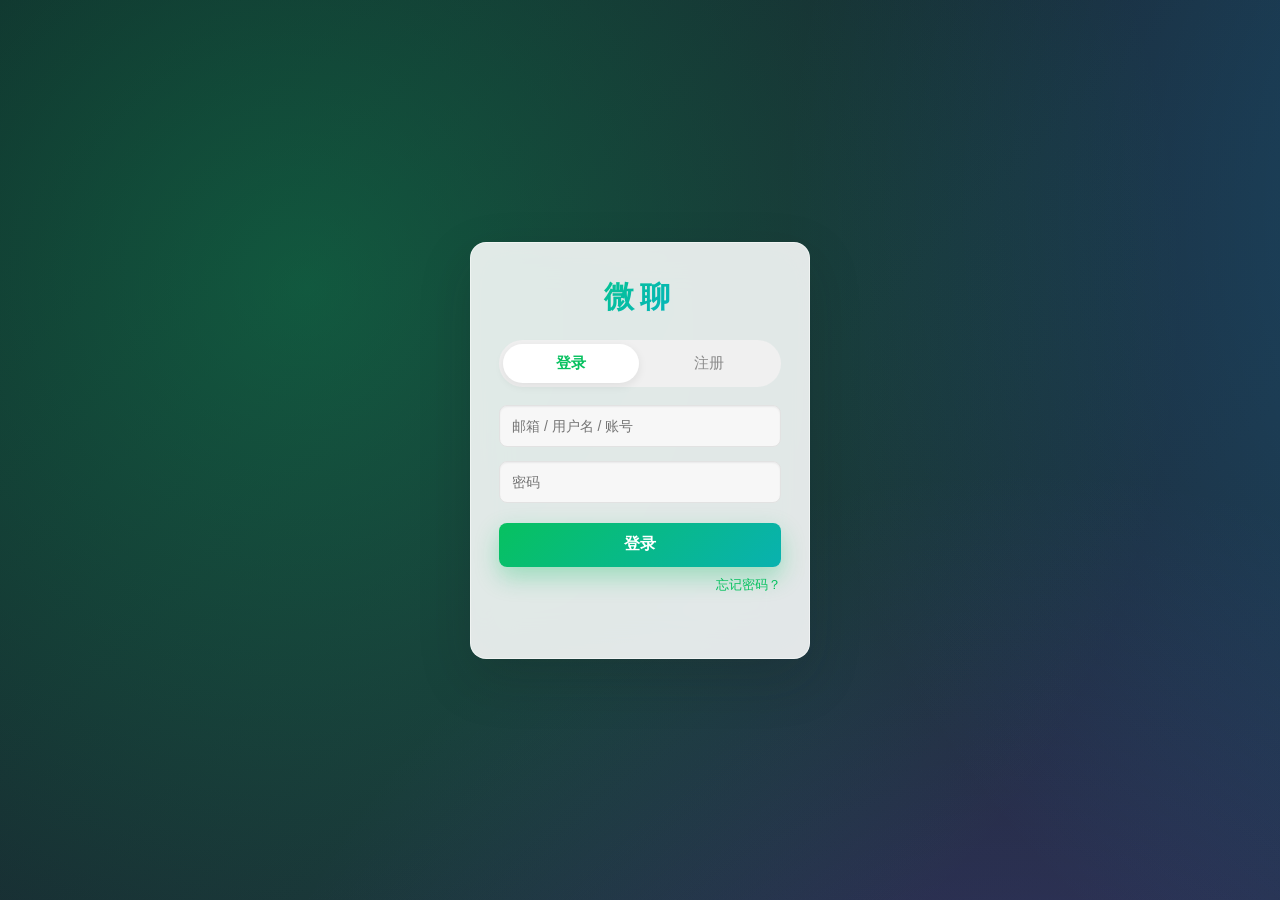
==== commit 85e3dedb: "feat: 完成创新功能 batch1 前端接入与联调（时间胶囊/隐身阅读/消息改写/消息炸弹/积分亲密度） - 前端：程序空间新增「时间胶囊」「积分亲密度」模块；聊天框新增💣消息炸弹按钮 - 消息气" ====
--- a/src/main/resources/static/index.html
+++ b/src/main/resources/static/index.html
@@ -4,7 +4,8 @@
     <meta charset="UTF-8">
     <meta name="viewport" content="width=device-width, initial-scale=1.0">
     <title>微聊</title>
-    <link rel="stylesheet" href="css/style.css?v=20260823y">
+    <link rel="stylesheet" href="css/style.css?v=20260903a">
+    <link rel="stylesheet" href="css/style-premium.css?v=20260904a">
 </head>
 <body data-theme="light">
 
@@ -75,6 +76,9 @@
             <button id="btn-urgent" class="ci-ico urgent" disabled onclick="Chat.toggleUrgent()" title="加急发送（本条消息高亮提醒对方）">
                 <span class="ico">⚡</span>
             </button>
+            <button id="btn-bomb" class="ci-ico bomb" disabled onclick="Chat.toggleBomb()" title="消息炸弹：对方须在 30 秒内回复，否则引爆">
+                <span class="ico">💣</span>
+            </button>
             <button id="btn-voice" class="ci-ico" disabled onclick="Chat.toggleVoiceMode()" title="切换语音 / 文字输入">
                 <span class="ico">🎤</span>
             </button>
@@ -201,16 +205,17 @@
 
 <script src="https://cdn.jsdelivr.net/npm/sockjs-client@1.6.1/dist/sockjs.min.js"></script>
 <script src="https://cdn.jsdelivr.net/npm/stompjs@2.3.3/lib/stomp.min.js"></script>
-<script src="js/app.js?v=20260824b"></script>
-        <script src="js/api.js?v=20260824b"></script>
-<script src="js/ws.js?v=20260824b"></script>
-<script src="js/chat.js?v=20260824b"></script>
+<script src="js/ui-polish.js?v=20260903a"></script>
+<script src="js/app.js?v=20260903a"></script>
+        <script src="js/api.js?v=20260904a"></script>
+<script src="js/ws.js?v=20260904a"></script>
+<script src="js/chat.js?v=20260904a"></script>
 <script src="js/call.js?v=20260725b"></script>
 <script src="js/friend.js?v=20260824b"></script>
 <script src="js/group.js?v=20260726a"></script>
 <script src="js/moment.js?v=20260824b"></script>
 <script src="js/admin.js?v=20260725al"></script>
-<script src="js/program.js?v=20260823g"></script>
+<script src="js/program.js?v=20260904a"></script>
 <script src="js/study.js?v=20260823w"></script>
 <script src="js/painting.js?v=20260823g"></script>
 </body>
--- a/src/main/resources/static/css/style.css
+++ b/src/main/resources/static/css/style.css
@@ -928,6 +928,23 @@
     background: var(--hover);
     color: var(--accent);
 }
+
+/* 自己消息的「编辑」按钮：与撤回同款，hover 气泡时出现 */
+.msg.me .msg-edit {
+    align-self: center;
+    margin-left: 6px;
+    border: none;
+    background: transparent;
+    color: var(--text-sub);
+    font-size: 12px;
+    cursor: pointer;
+    opacity: 0;
+    transition: opacity .15s;
+    padding: 4px 6px;
+    border-radius: 6px;
+}
+.msg.me:hover .msg-edit { opacity: 1; }
+.msg.me .msg-edit:hover { background: var(--hover); color: var(--accent); }
 
 /* 消息删除按钮（hover 显示，所有消息可用） */
 .msg .msg-del {
@@ -3396,7 +3413,6 @@
 .ad-modal-sub { font-size: 13px; color: var(--text-sub); margin-bottom: 14px; }
 .ad-modal .ad-input { margin-bottom: 14px; }
 .ad-modal-actions { display: flex; justify-content: flex-end; gap: 10px; }
- }
 
 .ad-empty { padding: 40px; text-align: center; color: var(--text-sub); font-size: 14px; }
 
@@ -4031,7 +4047,7 @@
 .pt-thumb img { width: 100%; height: 100%; object-fit: cover; display: block; }
 .pt-info { padding: 10px 12px 12px; }
 .pt-title { font-size: 14px; font-weight: 600; color: var(--text); word-break: break-word; line-height: 1.4; }
-.pt-desc { font-size: 12px; color: var(--text-sub); margin-top: 4px; line-height: 1.5; display: -webkit-box; -webkit-line-clamp: 2; -webkit-box-orient: vertical; overflow: hidden; }
+.pt-desc { font-size: 12px; color: var(--text-sub); margin-top: 4px; line-height: 1.5; display: -webkit-box; -webkit-line-clamp: 2; line-clamp: 2; -webkit-box-orient: vertical; overflow: hidden; }
 .pt-time { font-size: 11.5px; color: var(--text-sub); margin-top: 6px; }
 .pt-del {
     position: absolute; top: 8px; right: 8px; width: 30px; height: 30px; border: none; border-radius: 8px;
--- a/src/main/resources/static/css/style-premium.css
+++ b/src/main/resources/static/css/style-premium.css
@@ -0,0 +1,678 @@
+/* ============================================================================
+ * style-premium.css — 视觉与交互「精装升级层」。
+ *
+ * 说明：
+ *   本文件加载顺序在 style.css 之后，采用「相同选择器覆盖 / 新属性叠加」的方式
+ *   对既有样式做整体打磨升级，不删改 style.css 原有规则，风险可控、可整体回退
+ *   （移除本文件的 <link> 即可恢复原样）。涵盖登录注册、主聊天室、通讯录、朋友圈、
+ *   程序空间（学习空间/绘画/番茄钟）、通知中心、语音通话、管理后台等全部页面。
+ * ========================================================================= */
+
+/* ============================== 1. 设计令牌 ============================== */
+:root {
+    /* 修复：以下三个变量此前在多处样式（AI 助手管理卡片 / 表单输入框 / 步骤勾选框）
+       中被引用，但从未在 :root 中定义，导致对应元素背景/边框渲染为空。这里补齐，
+       取值与站内既有同类元素保持一致。 */
+    --card: var(--panel-2);
+    --input-bg: var(--panel);
+    --border-strong: var(--border);
+
+    /* 层次分明的阴影台阶，替代站内此前零散、深浅不一的手写阴影 */
+    --shadow-xs: 0 1px 2px rgba(20, 20, 30, .06);
+    --shadow-sm: 0 3px 10px rgba(20, 20, 30, .08);
+    --shadow-md: 0 10px 28px rgba(20, 20, 30, .12);
+    --shadow-lg: 0 20px 52px rgba(20, 20, 30, .18);
+    --shadow-glow: 0 0 0 3px rgba(7, 193, 96, .16);
+
+    /* 圆角台阶 */
+    --r-sm: 8px;
+    --r-md: 12px;
+    --r-lg: 16px;
+    --r-pill: 999px;
+
+    /* 统一缓动曲线：不用生硬的 linear/ease，让位移更「有弹性」但不夸张 */
+    --ease: cubic-bezier(.22, .61, .36, 1);
+    --ease-out: cubic-bezier(.16, 1, .3, 1);
+    --ease-spring: cubic-bezier(.34, 1.56, .64, 1);
+
+    /* 品牌渐变（绿→蓝），站内多处已零散使用过相近配色，这里统一成变量复用 */
+    --brand-grad: linear-gradient(135deg, #07c160 0%, #0aa8e0 100%);
+    --brand-grad-soft: linear-gradient(135deg, rgba(7, 193, 96, .13), rgba(16, 174, 255, .13));
+    --brand-grad-strong: linear-gradient(135deg, #06d16a 0%, #06a6e8 100%);
+}
+
+[data-theme="dark"] {
+    --card: var(--panel-2);
+    --input-bg: #1b1b1b;
+    --border-strong: #4a4a4a;
+    --shadow-xs: 0 1px 2px rgba(0, 0, 0, .35);
+    --shadow-sm: 0 3px 12px rgba(0, 0, 0, .4);
+    --shadow-md: 0 12px 32px rgba(0, 0, 0, .48);
+    --shadow-lg: 0 24px 60px rgba(0, 0, 0, .6);
+    --shadow-glow: 0 0 0 3px rgba(7, 193, 96, .3);
+}
+
+/* 无障碍：系统开启「减少动态效果」时，全站动画/过渡几乎瞬时完成 */
+@media (prefers-reduced-motion: reduce) {
+    *, *::before, *::after {
+        animation-duration: .001ms !important;
+        animation-iteration-count: 1 !important;
+        transition-duration: .001ms !important;
+        scroll-behavior: auto !important;
+    }
+}
+html.reduce-motion *, html.reduce-motion *::before, html.reduce-motion *::after {
+    animation-duration: .001ms !important;
+    transition-duration: .001ms !important;
+}
+
+/* ============================== 2. 全局基础打磨 ============================== */
+body {
+    -webkit-font-smoothing: antialiased;
+    -moz-osx-font-smoothing: grayscale;
+    text-rendering: optimizeLegibility;
+}
+::selection {
+    background: rgba(7, 193, 96, .28);
+}
+
+/* 全站细滚动条（Firefox），配合下面各容器的 webkit 滚动条细化 */
+* {
+    scrollbar-width: thin;
+    scrollbar-color: var(--scrollbar) transparent;
+}
+.side-list::-webkit-scrollbar, .chat-messages::-webkit-scrollbar, .modal::-webkit-scrollbar,
+.moments-feed::-webkit-scrollbar, .ad-main::-webkit-scrollbar, .ai-msgs::-webkit-scrollbar,
+.ai-sessions-list::-webkit-scrollbar, .study-body::-webkit-scrollbar, .notice-list::-webkit-scrollbar,
+.pg-grid::-webkit-scrollbar, .perm-friends::-webkit-scrollbar, .ad-table-wrap::-webkit-scrollbar,
+.ad-chat-thread::-webkit-scrollbar, .add-friend-modal .af-list::-webkit-scrollbar,
+.picker-list::-webkit-scrollbar {
+    width: 7px;
+    height: 7px;
+}
+.side-list::-webkit-scrollbar-thumb, .chat-messages::-webkit-scrollbar-thumb, .modal::-webkit-scrollbar-thumb,
+.moments-feed::-webkit-scrollbar-thumb, .ad-main::-webkit-scrollbar-thumb, .ai-msgs::-webkit-scrollbar-thumb,
+.ai-sessions-list::-webkit-scrollbar-thumb, .study-body::-webkit-scrollbar-thumb, .notice-list::-webkit-scrollbar-thumb,
+.pg-grid::-webkit-scrollbar-thumb, .perm-friends::-webkit-scrollbar-thumb, .ad-table-wrap::-webkit-scrollbar-thumb,
+.ad-chat-thread::-webkit-scrollbar-thumb, .add-friend-modal .af-list::-webkit-scrollbar-thumb,
+.picker-list::-webkit-scrollbar-thumb {
+    background: var(--scrollbar);
+    border-radius: var(--r-pill);
+    background-clip: padding-box;
+    border: 2px solid transparent;
+}
+.side-list::-webkit-scrollbar-thumb:hover, .chat-messages::-webkit-scrollbar-thumb:hover,
+.moments-feed::-webkit-scrollbar-thumb:hover, .ad-main::-webkit-scrollbar-thumb:hover {
+    background: var(--text-sub);
+}
+
+/* ============================== 3. 通用工具类 ============================== */
+/* 按钮 loading 态：禁用态基础上叠加一个旋转圈，文案保留但视觉弱化 */
+.btn-loading {
+    position: relative;
+    color: transparent !important;
+    pointer-events: none;
+}
+.btn-loading::after {
+    content: '';
+    position: absolute;
+    top: 50%;
+    left: 50%;
+    width: 16px;
+    height: 16px;
+    margin: -8px 0 0 -8px;
+    border: 2px solid rgba(255, 255, 255, .55);
+    border-top-color: #fff;
+    border-radius: 50%;
+    animation: uiSpin .7s linear infinite;
+}
+.ghost.btn-loading::after, .btn-loading.mc-btn-ghost::after {
+    border-color: rgba(0, 0, 0, .18);
+    border-top-color: var(--text-sub);
+}
+
+@keyframes uiSpin { to { transform: rotate(360deg); } }
+
+/* 骨架屏 shimmer（预留：列表 / 卡片加载态可直接套用 .skeleton） */
+.skeleton {
+    position: relative;
+    overflow: hidden;
+    background: var(--panel-hover);
+    border-radius: var(--r-sm);
+    color: transparent !important;
+}
+.skeleton::after {
+    content: '';
+    position: absolute;
+    inset: 0;
+    background: linear-gradient(100deg, transparent 30%, rgba(255, 255, 255, .35) 50%, transparent 70%);
+    animation: uiShimmer 1.4s ease-in-out infinite;
+}
+[data-theme="dark"] .skeleton::after {
+    background: linear-gradient(100deg, transparent 30%, rgba(255, 255, 255, .08) 50%, transparent 70%);
+}
+@keyframes uiShimmer {
+    from { transform: translateX(-100%); }
+    to   { transform: translateX(100%); }
+}
+
+/* 面板 / 视图切换渐入（由 app.js 在切换 tab / 移动端视图时挂载） */
+@keyframes panelFade { from { opacity: 0; transform: translateY(4px); } to { opacity: 1; transform: none; } }
+.panel-fade { animation: panelFade .3s var(--ease-out); }
+
+@keyframes mobileViewIn { from { opacity: 0; transform: translateX(14px); } to { opacity: 1; transform: none; } }
+@media (max-width: 768px) {
+    #app.mv-anim .sidebar, #app.mv-anim .chat, #app.mv-anim .moments,
+    #app.mv-anim .admin-panel, #app.mv-anim .program {
+        animation: mobileViewIn .28s var(--ease-out);
+    }
+}
+
+/* 登录 → 主界面 的整体入场 */
+@keyframes appEnter { from { opacity: 0; transform: scale(.985); } to { opacity: 1; transform: none; } }
+.app-enter { animation: appEnter .5s var(--ease-out); }
+
+/* 主题切换按钮：图标切换时的轻微旋入反馈 */
+@keyframes themeSpin { from { transform: rotate(-70deg) scale(.5); opacity: .25; } to { transform: none; opacity: 1; } }
+.spin-once { animation: themeSpin .45s var(--ease-spring); }
+
+/* 弹层关闭动效（由 ui-polish.js 拦截 remove() 后挂载 .closing 触发） */
+@keyframes overlayOut { from { opacity: 1; } to { opacity: 0; } }
+@keyframes modalOut { from { opacity: 1; transform: none; } to { opacity: 0; transform: translateY(10px) scale(.97); } }
+@keyframes menuOut { from { opacity: 1; transform: none; } to { opacity: 0; transform: translateY(-6px) scale(.96); } }
+.modal-overlay.closing { animation: overlayOut .16s ease forwards; }
+.modal-overlay.closing .modal { animation: modalOut .16s var(--ease) forwards; }
+.me-menu.closing { animation: menuOut .12s ease forwards; }
+.ad-modal.closing { animation: overlayOut .16s ease forwards; }
+.ad-modal.closing .ad-modal-card { animation: modalOut .16s var(--ease) forwards; }
+
+/* ============================== 4. 登录 / 注册页 ============================== */
+.auth {
+    background:
+        radial-gradient(circle at 15% 20%, rgba(7, 193, 96, .35), transparent 42%),
+        radial-gradient(circle at 85% 15%, rgba(16, 174, 255, .3), transparent 45%),
+        radial-gradient(circle at 50% 90%, rgba(124, 92, 255, .25), transparent 50%),
+        linear-gradient(135deg, #131b26 0%, #1c2734 55%, #202b3a 100%);
+    background-size: 160% 160%, 160% 160%, 160% 160%, 100% 100%;
+    animation: authAurora 18s ease-in-out infinite alternate;
+    overflow: hidden;
+}
+@keyframes authAurora {
+    0%   { background-position: 0% 0%, 100% 0%, 50% 100%, 0 0; }
+    100% { background-position: 12% 8%, 88% 10%, 46% 92%, 0 0; }
+}
+
+.auth-card {
+    position: relative;
+    z-index: 1;
+    background: rgba(255, 255, 255, .88);
+    backdrop-filter: blur(22px) saturate(1.4);
+    -webkit-backdrop-filter: blur(22px) saturate(1.4);
+    border: 1px solid rgba(255, 255, 255, .5);
+    box-shadow: var(--shadow-lg);
+    border-radius: var(--r-lg);
+    animation: modalIn .38s var(--ease-out);
+}
+[data-theme="dark"] .auth-card {
+    background: rgba(38, 38, 42, .82);
+    border-color: rgba(255, 255, 255, .08);
+}
+
+.auth-card .logo {
+    background: var(--brand-grad-strong);
+    -webkit-background-clip: text;
+    background-clip: text;
+    -webkit-text-fill-color: transparent;
+    color: transparent;
+    letter-spacing: 6px;
+}
+
+/* 登录/注册分段控件：胶囊化，去掉旧的下划线指示，用背景块表示选中 */
+.auth-tabs {
+    background: var(--bg-soft);
+    border-radius: var(--r-pill);
+    padding: 4px;
+    gap: 2px;
+}
+.auth-tabs button {
+    border-radius: var(--r-pill);
+    border-bottom: none !important;
+    position: relative;
+    z-index: 1;
+}
+.auth-tabs button.active {
+    background: var(--panel-2);
+    box-shadow: var(--shadow-sm);
+    border-bottom-color: transparent !important;
+}
+.auth-tabs button:not(.active):hover {
+    color: var(--text);
+}
+
+.auth-input {
+    border-radius: var(--r-sm);
+    border-color: var(--border);
+    box-shadow: var(--shadow-xs) inset;
+}
+.auth-input:focus {
+    box-shadow: 0 0 0 3px rgba(7, 193, 96, .14);
+    transform: translateY(-1px);
+}
+
+.auth-submit {
+    background: var(--brand-grad);
+    background-size: 160% 160%;
+    box-shadow: 0 10px 24px rgba(7, 193, 96, .32);
+    border-radius: var(--r-sm);
+    font-weight: 600;
+    letter-spacing: .5px;
+    transition: background-position .5s var(--ease), transform .15s var(--ease-out), box-shadow .25s var(--ease);
+}
+.auth-submit:hover {
+    background-position: 100% 0;
+    transform: translateY(-1px);
+    box-shadow: 0 14px 30px rgba(7, 193, 96, .4);
+}
+.auth-submit:active {
+    transform: translateY(0) scale(.98);
+}
+.auth-submit:disabled {
+    opacity: .75;
+    box-shadow: none;
+    transform: none;
+}
+
+.auth-code-btn, .auth-cancel {
+    border-radius: var(--r-sm);
+}
+.auth-link {
+    position: relative;
+}
+.auth-link::after {
+    content: '';
+    position: absolute;
+    left: 0; right: 100%; bottom: -2px;
+    height: 1px;
+    background: var(--primary);
+    transition: right .2s var(--ease-out);
+}
+.auth-link:hover::after { right: 0; }
+.auth-link:hover { text-decoration: none; }
+
+/* ============================== 5. 侧边栏 / 顶部导航 ============================== */
+.sidebar { box-shadow: var(--shadow-xs); }
+
+.me-avatar-clickable, #me-avatar { transition: transform .2s var(--ease-spring); }
+#me-avatar:hover { transform: scale(1.05); }
+
+.theme-toggle, .edit-profile, .notice-bell, .logout {
+    box-shadow: var(--shadow-xs);
+}
+.theme-toggle:hover, .edit-profile:hover, .notice-bell:hover {
+    transform: translateY(-1px);
+    box-shadow: var(--shadow-sm);
+}
+.logout:hover { transform: translateY(-1px); }
+
+.side-tabs button.active::after {
+    width: 28px;
+    height: 3px;
+    border-radius: var(--r-pill);
+    background: var(--brand-grad);
+    box-shadow: 0 2px 6px rgba(7, 193, 96, .5);
+}
+.side-tabs button {
+    transition: color .2s var(--ease), transform .12s var(--ease-out);
+}
+.side-tabs button:hover { color: var(--text); }
+.side-tabs button:active { transform: scale(.97); }
+
+.side-search input {
+    box-shadow: var(--shadow-xs) inset;
+    transition: box-shadow .2s var(--ease), background-color .2s var(--ease);
+}
+.side-search input:focus {
+    box-shadow: 0 0 0 3px rgba(7, 193, 96, .14);
+    background: var(--panel-2);
+}
+
+/* 会话 / 好友列表行：更明显但不生硬的高亮反馈 */
+.item {
+    transition: background-color .18s var(--ease), transform .12s var(--ease-out);
+}
+.item:hover { transform: translateX(1px); }
+.item.active {
+    background: var(--active-bg);
+    box-shadow: inset 3px 0 0 var(--primary);
+}
+.item .avatar, .item .avatar-wrap { transition: transform .15s var(--ease-spring); }
+.item:hover .avatar { transform: scale(1.04); }
+
+/* ============================== 6. 通用按钮统一「呼吸感」 ============================== */
+.auth-submit, .ci-send, .btn-urgent, .btn-voice, .op, .chat-actions .op,
+.ad-btn, .mc-btn, .composer-publish, .composer-img-btn, .composer-perm-btn,
+.composer-draft-btn, .moments-publish-btn, .moments-setting-btn,
+.modal .modal-actions button, .call-btn, .notice-read-btn, .fd-op,
+.ai-send, .ai-clear, .ai-mode, .ai-sess-new, .study-sub, .study-back,
+.pomo-btns .primary, .pomo-btns .ghost, .pomo-set .primary, .vis-pill, .mtab,
+.pg-subbar .primary, .study-empty .primary, .ad-modal-actions button,
+.side-record-btn, .composer-ai-btn, .ad-switch-track {
+    transition: transform .14s var(--ease-out), box-shadow .2s var(--ease),
+                background-color .2s var(--ease), border-color .2s var(--ease),
+                color .2s var(--ease), filter .15s ease;
+}
+.auth-submit:hover, .ci-send:hover:not(:disabled), .btn-urgent:hover:not(:disabled),
+.btn-voice:hover:not(:disabled), .op:hover, .chat-actions .op:hover,
+.ad-btn:hover, .mc-btn:hover, .composer-publish:hover:not(:disabled),
+.composer-img-btn:hover, .composer-perm-btn:hover, .composer-draft-btn:hover,
+.moments-publish-btn:hover, .moments-setting-btn:hover, .fd-op:hover,
+.ai-send:hover:not(:disabled), .ai-clear:hover, .study-sub:hover, .study-back:hover,
+.pomo-btns .primary:hover:not(:disabled), .pomo-btns .ghost:hover,
+.vis-pill:hover, .pg-subbar .primary:hover, .study-empty .primary:hover,
+.side-record-btn:hover, .composer-ai-btn:hover, .notice-read-btn:hover {
+    box-shadow: var(--shadow-sm);
+}
+.auth-submit:active, .ci-send:active:not(:disabled), .op:active, .ad-btn:active,
+.mc-btn:active, .composer-publish:active:not(:disabled), .fd-op:active,
+.ai-send:active:not(:disabled), .pomo-btns .primary:active:not(:disabled) {
+    transform: scale(.96);
+}
+
+/* 主色按钮统一换成品牌渐变，层级更高级 */
+.ci-send, .composer-publish, .ad-btn:not(.ghost):not(.danger):not(.warn):not(.ok),
+.mc-btn-primary, .moments-publish-btn, .notice-box-foot .ad-btn,
+.study-empty .primary, .pg-subbar .primary, .ai-send:not(.stopping),
+.pomo-btns .primary, .ad-submit {
+    background: var(--brand-grad);
+    border-color: transparent;
+}
+.ci-send:hover:not(:disabled), .composer-publish:hover:not(:disabled),
+.ad-btn:not(.ghost):not(.danger):not(.warn):not(.ok):hover, .mc-btn-primary:hover,
+.moments-publish-btn:hover, .study-empty .primary:hover, .pg-subbar .primary:hover,
+.ai-send:not(.stopping):hover:not(:disabled), .pomo-btns .primary:hover:not(:disabled),
+.ad-submit:hover {
+    background: var(--brand-grad);
+    filter: brightness(1.06);
+}
+
+/* 圆形图标按钮：更柔和的浮起反馈 */
+.ci-ico:hover:not(:disabled) { box-shadow: var(--shadow-sm); }
+.ci-ico:active:not(:disabled) { transform: scale(.9) !important; }
+
+/* 卡片式按钮（程序空间 / 绘画 / 通知等）统一 hover 抬升 */
+.pg-card, .pt-card, .ad-card, .admin-card, .ad-as-card, .study-plan, .notice-item {
+    transition: transform .2s var(--ease-out), box-shadow .2s var(--ease), border-color .2s var(--ease);
+}
+.notice-item:hover, .study-plan:hover { box-shadow: var(--shadow-sm); }
+.ad-card:hover { transform: translateY(-2px); box-shadow: var(--shadow-md); }
+
+/* ============================== 7. 聊天主区 ============================== */
+.chat-header { box-shadow: var(--shadow-xs); }
+
+/* 消息气泡入场：新消息「浮现」而不是硬切出现（历史消息批量加载时也会有一次轻柔整体淡入） */
+@keyframes msgInOther { from { opacity: 0; transform: translate3d(-6px, 6px, 0); } to { opacity: 1; transform: none; } }
+@keyframes msgInMe { from { opacity: 0; transform: translate3d(6px, 6px, 0); } to { opacity: 1; transform: none; } }
+.msg { animation: msgInOther .28s var(--ease-out) both; }
+.msg.me { animation: msgInMe .28s var(--ease-out) both; }
+.msg.call-record { animation: panelFade .3s var(--ease-out) both; }
+.sys-tip, .msg-time { animation: panelFade .25s var(--ease-out) both; }
+
+.msg .bubble {
+    box-shadow: var(--shadow-xs);
+    transition: box-shadow .15s var(--ease), transform .12s var(--ease-out);
+}
+.msg .bubble:hover { box-shadow: var(--shadow-sm); }
+
+.typing-tip.show { box-shadow: var(--shadow-xs); }
+
+.chat-input { box-shadow: 0 -1px 0 var(--border), var(--shadow-xs); }
+.chat-input textarea {
+    transition: border-color .2s var(--ease), box-shadow .2s var(--ease);
+}
+.chat-input textarea:focus:not(:disabled) {
+    border-color: var(--primary);
+    box-shadow: 0 0 0 3px rgba(7, 193, 96, .12);
+}
+.ci-send { box-shadow: 0 6px 16px rgba(7, 193, 96, .28); }
+.ci-send:disabled { box-shadow: none; }
+
+.more-panel {
+    animation: modalIn .18s var(--ease-out);
+    box-shadow: var(--shadow-lg);
+}
+
+.voice-panel { box-shadow: var(--shadow-lg); }
+
+/* ============================== 8. 弹窗 / 提示 ============================== */
+.modal-overlay {
+    backdrop-filter: blur(2px);
+    -webkit-backdrop-filter: blur(2px);
+}
+.modal {
+    border-radius: var(--r-lg);
+    box-shadow: var(--shadow-lg);
+}
+.modal .modal-actions .primary {
+    background: var(--brand-grad);
+}
+.modal .modal-actions .primary:hover {
+    filter: brightness(1.06);
+    box-shadow: var(--shadow-sm);
+}
+.modal .modal-actions .primary.danger {
+    background: linear-gradient(135deg, var(--danger), var(--danger-hover));
+}
+
+.me-menu { box-shadow: var(--shadow-lg); }
+
+/* Toast：堆叠容器（app.js 会把 toast 挂到 #toast-stack 下；未挂载前退化为原有单条居中样式，保证兼容） */
+#toast-stack {
+    position: fixed;
+    top: 20px;
+    left: 50%;
+    transform: translateX(-50%);
+    z-index: 4000;
+    display: flex;
+    flex-direction: column;
+    align-items: center;
+    gap: 8px;
+    pointer-events: none;
+}
+#toast-stack .toast {
+    position: relative;
+    top: auto; left: auto; transform: none;
+}
+.toast {
+    display: flex;
+    align-items: center;
+    gap: 8px;
+    border-radius: var(--r-pill);
+    box-shadow: var(--shadow-md);
+    backdrop-filter: blur(6px);
+}
+.toast::before {
+    font-size: 13px;
+    line-height: 1;
+    font-weight: 700;
+}
+.toast.info::before { content: 'i'; color: #6cb8ff; }
+.toast.success::before { content: '✓'; color: #4be08a; }
+.toast.error::before { content: '!'; color: #ff7a76; }
+.toast.warning::before { content: '‼'; color: #ffc35c; }
+.toast.closing { animation: toastOut .2s ease forwards; }
+@keyframes toastOut { from { opacity: 1; transform: translateY(0); } to { opacity: 0; transform: translateY(-10px); } }
+
+/* ============================== 9. 朋友圈 / 程序空间 / 卡片类 ============================== */
+.moment-card { animation: panelFade .32s var(--ease-out) both; }
+.moment-card:hover { box-shadow: var(--shadow-sm); }
+.moments-publish-btn { box-shadow: 0 6px 16px rgba(7, 193, 96, .28); }
+
+.pg-card::before { background: var(--pg-c, var(--brand-grad)); height: 3px; }
+.pg-card:hover { box-shadow: var(--shadow-md); }
+.pt-card:hover { box-shadow: var(--shadow-md); }
+
+.ai-row { animation: panelFade .26s var(--ease-out) both; }
+.ai-bubble.ai { box-shadow: var(--shadow-xs); }
+.ai-mode.active { box-shadow: var(--shadow-xs); }
+.ai-sess.active { box-shadow: var(--shadow-xs); }
+
+.sp-progress .sp-bar { background: var(--brand-grad); }
+
+/* ============================== 10. 语音通话浮层 ============================== */
+.call-card .ci-avatar, .call-card .cc-avatar, .call-card .ci2-avatar {
+    box-shadow: 0 0 0 6px rgba(255, 255, 255, .06), var(--shadow-lg);
+}
+.call-btn.accept { box-shadow: 0 10px 26px rgba(7, 193, 96, .4); }
+.call-btn.reject { box-shadow: 0 10px 26px rgba(250, 81, 81, .35); }
+
+/* ============================== 11. 管理后台 ============================== */
+.ad-login {
+    background:
+        radial-gradient(circle at 20% 25%, rgba(7, 193, 96, .3), transparent 45%),
+        radial-gradient(circle at 80% 20%, rgba(16, 174, 255, .28), transparent 45%),
+        linear-gradient(135deg, #131b26 0%, #1c2734 60%, #202b3a 100%);
+}
+.ad-login-card {
+    background: rgba(255, 255, 255, .9);
+    backdrop-filter: blur(18px);
+    -webkit-backdrop-filter: blur(18px);
+    animation: modalIn .35s var(--ease-out);
+}
+[data-theme="dark"] .ad-login-card { background: rgba(38, 38, 42, .88); }
+.ad-submit { box-shadow: 0 10px 24px rgba(7, 193, 96, .3); }
+
+/* 管理端通用弹窗（冻结/打回等）补上入场动画，与用户端 .modal-overlay 手感一致（复用 style.css 已定义的 overlayIn / modalIn） */
+.ad-modal { animation: overlayIn .18s ease; }
+.ad-modal-card { animation: modalIn .22s var(--ease); }
+
+.ad-nav-item {
+    transition: background-color .18s var(--ease), color .18s var(--ease), transform .12s var(--ease-out);
+    position: relative;
+}
+.ad-nav-item:active { transform: scale(.98); }
+.ad-nav-item.active {
+    background: var(--brand-grad-soft);
+    box-shadow: inset 3px 0 0 var(--primary);
+}
+
+.ad-table tbody tr { transition: background-color .12s ease; }
+.ad-card { transition: transform .2s var(--ease-out), box-shadow .2s var(--ease); }
+.ad-donut-hole { box-shadow: var(--shadow-xs) inset; }
+
+/* ============================== 12. 表单元素统一聚焦反馈 ============================== */
+.modal input.modal-input, .modal select.modal-input, .modal textarea.modal-input,
+.ad-input, .ai-input, .mc-comment-input, .composer-text, .sr-input {
+    transition: border-color .2s var(--ease), box-shadow .2s var(--ease);
+}
+.modal input.modal-input:focus, .modal select.modal-input:focus, .modal textarea.modal-input:focus,
+.ad-input:focus, .mc-comment-input:focus, .composer-text:focus, .sr-input:focus {
+    border-color: var(--primary);
+    box-shadow: 0 0 0 3px rgba(7, 193, 96, .12);
+}
+
+/* ============================== 13. 头像 / 顶部通用 ============================== */
+.avatar { transition: transform .15s var(--ease-spring); }
+.avatar-clickable:hover { transform: translateY(-1px); }
+.mc-avatar-img, .ai-avatar { box-shadow: var(--shadow-xs); }
+
+/* 未读徽标：轻微弹入，避免角标睡然“贴上去”。
+   注意：仅作用于常驻单例节点（标题栏/铃铛角标），不包含会话列表里跟随整个列表
+   频繁重建的 .badge（否则每次列表刷新都会重新弹一下，反而显得息震）。 */
+@keyframes badgePop { from { transform: scale(.4); opacity: 0; } to { transform: scale(1); opacity: 1; } }
+.tab-badge.show, .notice-badge { animation: badgePop .25s var(--ease-spring); }
+
+/* ============================== 14. 移动端细节补强 ============================== */
+@media (max-width: 768px) {
+    .mobile-tabbar .mtab { transition: color .15s var(--ease), transform .15s var(--ease-spring); }
+    .mobile-tabbar .mtab.active .mtab-ico { transform: translateY(-2px) scale(1.08); }
+    .mobile-tabbar .mtab:active { transform: scale(.94); }
+    .auth-card { animation: modalIn .32s var(--ease-out); }
+}
+
+/* ============================== 15. 创新功能（时间胶囊 / 积分 / 消息炸弹 / 改写） ============================== */
+
+/* 消息炸弹输入按钮 */
+.ci-ico.bomb .ico { font-size: 16px; }
+.ci-ico.bomb.active { color: #ff4d4f; border-color: #ff4d4f; background: rgba(255,77,79,.12); }
+
+/* ④ 消息改写「已编辑」角标 */
+.edited-tag {
+    display: inline-block; margin-top: 4px; font-size: 11px; color: var(--text-3, #999);
+    background: var(--fill-2, #f0f0f0); border-radius: 4px; padding: 1px 6px; cursor: default;
+}
+
+/* ⑨ 消息炸弹倒计时环 */
+.bomb-ring {
+    display: inline-flex; align-items: center; gap: 4px; margin-top: 4px;
+    font-size: 12px; color: #ff4d4f; background: rgba(255,77,79,.10);
+    border: 1px solid rgba(255,77,79,.4); border-radius: 10px; padding: 2px 8px;
+}
+.bomb-ring.defused { color: #07c160; background: rgba(7,193,96,.10); border-color: rgba(7,193,96,.4); }
+.bomb-left { font-variant-numeric: tabular-nums; font-weight: 600; }
+.bomb-exploded { filter: grayscale(.3); opacity: .8; }
+
+/* ④ 消息改写内联编辑器 */
+.msg-edit-box { padding: 6px 0; }
+.msg-edit-input {
+    width: 100%; box-sizing: border-box; border: 1px solid var(--border-2, #ddd);
+    border-radius: 8px; padding: 6px 8px; font: inherit; resize: vertical; background: var(--bg-1, #fff);
+    color: var(--text-1, #222);
+}
+.msg-edit-actions { display: flex; gap: 8px; margin-top: 6px; }
+.msg-edit-save, .msg-edit-cancel {
+    border: none; border-radius: 8px; padding: 5px 14px; cursor: pointer; font-size: 13px;
+}
+.msg-edit-save { background: var(--brand-grad, #07c160); color: #fff; }
+.msg-edit-cancel { background: var(--fill-2, #eee); color: var(--text-2, #555); }
+
+/* ① 时间胶囊面板 */
+.cap-create {
+    background: var(--bg-1, #fff); border: 1px solid var(--border-2, #eee); border-radius: 14px;
+    padding: 12px; margin: 12px 0; box-shadow: var(--shadow-xs, 0 1px 3px rgba(0,0,0,.05));
+}
+.cap-row { display: flex; gap: 8px; margin-top: 8px; flex-wrap: wrap; }
+.cap-row .modal-input { flex: 1; min-width: 120px; }
+.cap-hint { font-size: 12px; color: var(--text-3, #999); margin-top: 6px; }
+.pg-btn {
+    border: none; border-radius: 10px; padding: 8px 18px; cursor: pointer; font-size: 14px;
+    color: #fff; background: linear-gradient(135deg,#7c5cff,#4a8cff);
+}
+.pg-btn:disabled { opacity: .5; cursor: default; }
+.pg-back {
+    border: none; background: transparent; color: var(--brand-grad, #07c160);
+    cursor: pointer; font-size: 14px; padding: 0; margin-bottom: 6px;
+}
+.capsule-list { display: flex; flex-direction: column; gap: 10px; }
+.cap-item { background: var(--bg-1, #fff); border: 1px solid var(--border-2, #eee); border-radius: 12px; padding: 12px; }
+.cap-item-top { display: flex; justify-content: space-between; align-items: center; margin-bottom: 6px; }
+.cap-who { font-size: 13px; color: var(--text-2, #555); }
+.cap-badge { font-size: 12px; padding: 2px 8px; border-radius: 8px; }
+.cap-badge.sealed { color: #7c5cff; background: rgba(124,92,255,.12); }
+.cap-badge.unlocked { color: #07c160; background: rgba(7,193,96,.12); }
+.cap-content { font-size: 14px; color: var(--text-1, #222); white-space: pre-wrap; word-break: break-word; }
+.cap-sealed { color: var(--text-3, #999); font-size: 13px; }
+
+/* ⑪ 积分与亲密度面板 */
+.points-body { padding: 4px 0; }
+.pt-balance {
+    text-align: center; background: linear-gradient(135deg,#07c160,#ffb300);
+    border-radius: 16px; padding: 22px; color: #fff; margin: 12px 0;
+    box-shadow: var(--shadow-sm, 0 4px 12px rgba(0,0,0,.08));
+}
+.pt-num { font-size: 38px; font-weight: 700; line-height: 1; }
+.pt-label { font-size: 13px; opacity: .92; margin-top: 6px; }
+.pt-intimacy {
+    margin: 0 0 12px; padding: 10px 12px; border-radius: 12px; font-size: 14px;
+    background: var(--bg-1, #fff); border: 1px solid var(--border-2, #eee); color: var(--text-1, #222);
+}
+.pt-log-title { font-size: 14px; font-weight: 600; color: var(--text-2, #555); margin: 4px 0 8px; }
+.pt-log { display: flex; flex-direction: column; gap: 6px; }
+.pt-log-item {
+    display: flex; justify-content: space-between; align-items: center;
+    background: var(--bg-1, #fff); border: 1px solid var(--border-2, #eee);
+    border-radius: 10px; padding: 8px 12px; font-size: 13px;
+}
+.pt-log-reason { color: var(--text-2, #555); }
+.pt-log-val.gain { color: #07c160; font-weight: 600; }
+.pt-log-val.cost { color: #ff4d4f; font-weight: 600; }
+
